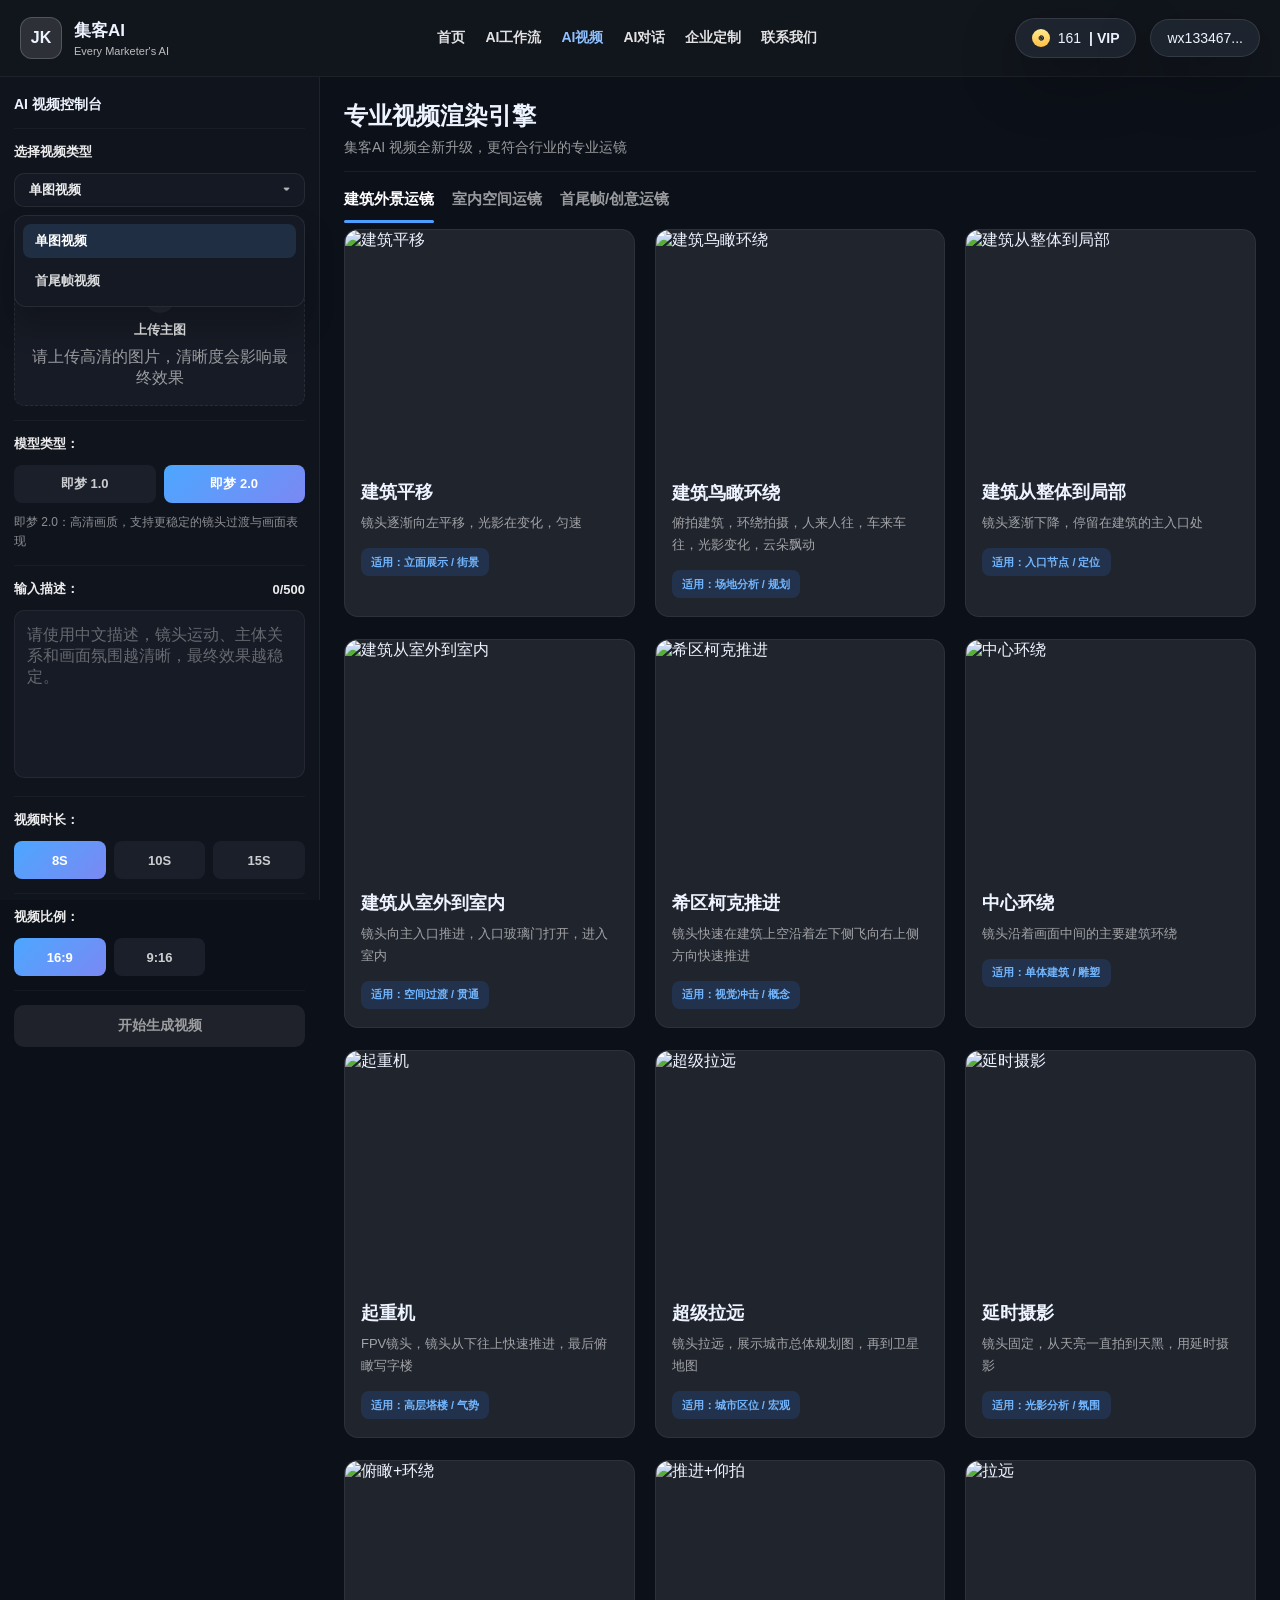
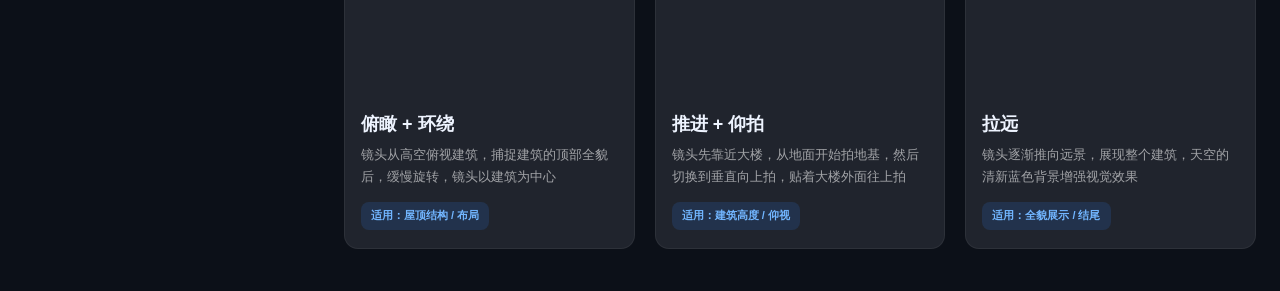
==== docs/video.html @ c5cf7b4f "Add files via upload" ====
﻿<!DOCTYPE html>
<html lang="zh-CN">
<head>
  <meta charset="UTF-8" />
  <meta name="viewport" content="width=device-width, initial-scale=1.0" />
  <title>集客AI - AI视频</title>
  <link rel="stylesheet" href="assets/style.css" />
</head>
<body data-page="video" class="video-page">
  <header class="sub-header glass-header">
    <div class="container header-inner">
      <a class="brand" href="index.html">
        <div class="brand-mark">JK</div>
        <div class="brand-text"><strong>集客AI</strong><span>Every Marketer's AI</span></div>
      </a>
      <nav class="nav dark-nav">
        <a data-nav="home" href="index.html">首页</a>
        <a data-nav="workflow" href="workflow.html">AI工作流</a>
        <a data-nav="video" href="video.html">AI视频</a>
        <a data-nav="modeling" href="modeling.html">AI对话</a>
        <a data-nav="enterprise" href="enterprise.html">企业定制</a>
        <a data-nav="contact" href="contact.html">联系我们</a>
      </nav>
      <div class="nav-right">
        <div class="pill"><span class="coin-dot">◉</span> 161 <strong>| VIP</strong></div>
        <div class="pill">wx133467...</div>
      </div>
    </div>
  </header>

  <main class="video-studio">
    <div class="video-studio__toast" data-video-toast hidden>已为你切换到 即梦 2.0</div>

    <aside class="video-sidebar">
      <div class="video-sidebar__section">
        <h2>AI 视频控制台</h2>
      </div>

      <div class="video-sidebar__section">
        <div class="video-label">选择视频类型</div>
        <div class="video-select" data-video-type-select>
          <button class="video-select__trigger" type="button" data-video-type-trigger aria-expanded="false">
            <span data-video-type-value>单图视频</span>
          </button>
          <div class="video-select__menu" data-video-type-menu hidden>
            <button class="video-select__option is-selected" type="button" data-video-type="single">单图视频</button>
            <button class="video-select__option" type="button" data-video-type="double">首尾帧视频</button>
          </div>
        </div>
      </div>

      <div class="video-sidebar__section">
        <div class="video-label" data-upload-title>上传底图（必填）</div>
        <div class="video-upload-grid" data-upload-grid>
          <button class="video-upload-card" type="button" data-upload-button>
            <input class="video-upload-card__input" type="file" accept="image/*" hidden>
            <span class="video-upload-card__plus">+</span>
            <strong data-upload-primary-label>上传主图</strong>
            <span data-upload-primary-tip>请上传高清的图片，清晰度会影响最终效果</span>
            <img class="video-upload-card__preview" alt="上传预览" hidden>
          </button>
        </div>
      </div>

      <div class="video-sidebar__section">
        <div class="video-label">模型类型：</div>
        <div class="video-chip-group video-chip-group--models">
          <button class="video-chip" type="button" data-video-model>即梦 1.0</button>
          <button class="video-chip is-active" type="button" data-video-model>即梦 2.0</button>
        </div>
        <p class="video-helper-text">即梦 2.0：高清画质，支持更稳定的镜头过渡与画面表现</p>
      </div>

      <div class="video-sidebar__section">
        <div class="video-label video-label--between">
          <span>输入描述：</span>
          <span>0/500</span>
        </div>
        <textarea class="video-textarea" data-video-description placeholder="请使用中文描述，镜头运动、主体关系和画面氛围越清晰，最终效果越稳定。"></textarea>
      </div>

      <div class="video-sidebar__section">
        <div class="video-label">视频时长：</div>
        <div class="video-chip-group" data-video-toggle-group="duration">
          <button class="video-chip is-active wide" type="button">8S</button>
          <button class="video-chip wide" type="button">10S</button>
          <button class="video-chip wide" type="button">15S</button>
        </div>
      </div>

      <div class="video-sidebar__section">
        <div class="video-label">视频比例：</div>
        <div class="video-chip-group" data-video-toggle-group="ratio">
          <button class="video-chip is-active wide" type="button">16:9</button>
          <button class="video-chip wide" type="button">9:16</button>
        </div>
      </div>

      <div class="video-sidebar__footer">
        <button class="video-submit" type="button">开始生成视频</button>
      </div>
    </aside>

    <section class="video-content">
      <div class="video-content__head">
        <div>
          <h1>专业视频渲染引擎</h1>
          <p>集客AI 视频全新升级，更符合行业的专业运镜</p>
        </div>
      </div>

      <div class="video-tabs" data-video-tabs>
        <button class="video-tab is-active" type="button">建筑外景运镜</button>
        <button class="video-tab" type="button">室内空间运镜</button>
        <button class="video-tab" type="button">首尾帧/创意运镜</button>
      </div>

      <div class="video-card-grid">
        <article class="video-scene-card">
          <img src="https://picsum.photos/seed/video-scene-1/840/620" alt="建筑平移">
          <div class="video-scene-card__body">
            <h3>建筑平移</h3>
            <p>镜头逐渐向左平移，光影在变化，匀速</p>
            <span>适用：立面展示 / 街景</span>
          </div>
        </article>
        <article class="video-scene-card">
          <img src="https://picsum.photos/seed/video-scene-2/840/620" alt="建筑鸟瞰环绕">
          <div class="video-scene-card__body">
            <h3>建筑鸟瞰环绕</h3>
            <p>俯拍建筑，环绕拍摄，人来人往，车来车往，光影变化，云朵飘动</p>
            <span>适用：场地分析 / 规划</span>
          </div>
        </article>
        <article class="video-scene-card">
          <img src="https://picsum.photos/seed/video-scene-3/840/620" alt="建筑从整体到局部">
          <div class="video-scene-card__body">
            <h3>建筑从整体到局部</h3>
            <p>镜头逐渐下降，停留在建筑的主入口处</p>
            <span>适用：入口节点 / 定位</span>
          </div>
        </article>
        <article class="video-scene-card">
          <img src="https://picsum.photos/seed/video-scene-4/840/620" alt="建筑从室外到室内">
          <div class="video-scene-card__body">
            <h3>建筑从室外到室内</h3>
            <p>镜头向主入口推进，入口玻璃门打开，进入室内</p>
            <span>适用：空间过渡 / 贯通</span>
          </div>
        </article>
        <article class="video-scene-card">
          <img src="https://picsum.photos/seed/video-scene-5/840/620" alt="希区柯克推进">
          <div class="video-scene-card__body">
            <h3>希区柯克推进</h3>
            <p>镜头快速在建筑上空沿着左下侧飞向右上侧方向快速推进</p>
            <span>适用：视觉冲击 / 概念</span>
          </div>
        </article>
        <article class="video-scene-card">
          <img src="https://picsum.photos/seed/video-scene-6/840/620" alt="中心环绕">
          <div class="video-scene-card__body">
            <h3>中心环绕</h3>
            <p>镜头沿着画面中间的主要建筑环绕</p>
            <span>适用：单体建筑 / 雕塑</span>
          </div>
        </article>
        <article class="video-scene-card">
          <img src="https://picsum.photos/seed/video-scene-7/840/620" alt="起重机">
          <div class="video-scene-card__body">
            <h3>起重机</h3>
            <p>FPV镜头，镜头从下往上快速推进，最后俯瞰写字楼</p>
            <span>适用：高层塔楼 / 气势</span>
          </div>
        </article>
        <article class="video-scene-card">
          <img src="https://picsum.photos/seed/video-scene-8/840/620" alt="超级拉远">
          <div class="video-scene-card__body">
            <h3>超级拉远</h3>
            <p>镜头拉远，展示城市总体规划图，再到卫星地图</p>
            <span>适用：城市区位 / 宏观</span>
          </div>
        </article>
        <article class="video-scene-card">
          <img src="https://picsum.photos/seed/video-scene-9/840/620" alt="延时摄影">
          <div class="video-scene-card__body">
            <h3>延时摄影</h3>
            <p>镜头固定，从天亮一直拍到天黑，用延时摄影</p>
            <span>适用：光影分析 / 氛围</span>
          </div>
        </article>
        <article class="video-scene-card">
          <img src="https://picsum.photos/seed/video-scene-10/840/620" alt="俯瞰+环绕">
          <div class="video-scene-card__body">
            <h3>俯瞰 + 环绕</h3>
            <p>镜头从高空俯视建筑，捕捉建筑的顶部全貌后，缓慢旋转，镜头以建筑为中心</p>
            <span>适用：屋顶结构 / 布局</span>
          </div>
        </article>
        <article class="video-scene-card">
          <img src="https://picsum.photos/seed/video-scene-11/840/620" alt="推进+仰拍">
          <div class="video-scene-card__body">
            <h3>推进 + 仰拍</h3>
            <p>镜头先靠近大楼，从地面开始拍地基，然后切换到垂直向上拍，贴着大楼外面往上拍</p>
            <span>适用：建筑高度 / 仰视</span>
          </div>
        </article>
        <article class="video-scene-card">
          <img src="https://picsum.photos/seed/video-scene-12/840/620" alt="拉远">
          <div class="video-scene-card__body">
            <h3>拉远</h3>
            <p>镜头逐渐推向远景，展现整个建筑，天空的清新蓝色背景增强视觉效果</p>
            <span>适用：全貌展示 / 结尾</span>
          </div>
        </article>
      </div>
    </section>
  </main>

  <script src="assets/common.js"></script>
  <script src="assets/video-page.js"></script>
</body>
</html>
---- docs/assets/style.css ----
﻿:root {
  --bg: #09121f;
  --bg-2: #0e1927;
  --card: rgba(255,255,255,.05);
  --card-2: rgba(255,255,255,.08);
  --line: rgba(255,255,255,.1);
  --text: #eef4ff;
  --muted: rgba(255,255,255,.72);
  --muted-2: rgba(255,255,255,.56);
  --blue: #62b1ff;
  --blue-2: #418eff;
  --shadow: 0 20px 60px rgba(0,0,0,.28);
}
* { box-sizing: border-box; }
html { scroll-behavior: smooth; }
body {
  margin: 0;
  font-family: Inter, "PingFang SC", "Microsoft YaHei", sans-serif;
  background: linear-gradient(180deg, #09121f 0%, #0d1826 100%);
  color: var(--text);
}
a { color: inherit; text-decoration: none; }
button, input, textarea { font: inherit; }
img { display: block; max-width: 100%; }
.container { width: min(1680px, calc(100% - 40px)); margin: 0 auto; }
.narrow { max-width: 980px; }
.header, .sub-header { position: absolute; left: 0; right: 0; top: 0; z-index: 30; }
.glass-header { position: sticky; background: rgba(8,15,26,.78); backdrop-filter: blur(12px); border-bottom: 1px solid rgba(255,255,255,.05); }
.header-inner { height: 76px; display: flex; align-items: center; justify-content: space-between; gap: 20px; }
.brand { display: flex; align-items: center; gap: 12px; min-width: 220px; }
.brand-mark { width: 42px; height: 42px; border-radius: 12px; background: rgba(255,255,255,.12); border: 1px solid rgba(255,255,255,.18); display: grid; place-items: center; font-weight: 800; }
.brand-text strong { display: block; font-size: 17px; }
.brand-text span { display: block; font-size: 11px; color: var(--muted); margin-top: 3px; }
.nav { display: flex; align-items: center; gap: 34px; font-size: 15px; font-weight: 600; }
.nav a { color: rgba(255,255,255,.88); }
.nav a.active, .nav a:hover { color: #8fc0ff; }
.nav-right { display: flex; align-items: center; gap: 14px; min-width: 220px; justify-content: flex-end; }
.pill { display: inline-flex; align-items: center; gap: 8px; padding: 10px 16px; border-radius: 999px; background: rgba(39,49,61,.58); border: 1px solid rgba(255,255,255,.1); backdrop-filter: blur(10px); font-size: 14px; box-shadow: var(--shadow); }
.coin-dot { width: 18px; height: 18px; border-radius: 50%; display: inline-grid; place-items: center; font-size: 11px; color: #1b2431; background: linear-gradient(180deg, #ffea91, #ffbf42); font-weight: 700; }
.hero { position: relative; min-height: 100vh; }
.hero-home {
  background:
    linear-gradient(180deg, rgba(7,14,25,.30) 0%, rgba(8,15,26,.18) 20%, rgba(8,15,26,.32) 100%),
    url('https://images.unsplash.com/photo-1511818966892-d7d671e672a2?auto=format&fit=crop&w=1800&q=80') center center / cover no-repeat;
}
.hero::before { content: ""; position: absolute; inset: 0; background: radial-gradient(circle at 50% 52%, rgba(255,255,255,.08), transparent 26%), linear-gradient(180deg, rgba(8,15,26,.14), rgba(8,15,26,.38)); pointer-events: none; }
.hero-center { position: relative; z-index: 2; min-height: 100vh; display: flex; flex-direction: column; align-items: center; justify-content: flex-start; text-align: center; padding-top: 110px; }
.title { margin-top: 22px; font-size: clamp(36px, 4vw, 68px); line-height: 1.16; font-weight: 800; letter-spacing: -.03em; text-shadow: 0 4px 24px rgba(0,0,0,.28); }
.subtitle { margin-top: 18px; max-width: 1180px; font-size: clamp(18px, 1.5vw, 22px); line-height: 1.9; color: rgba(255,255,255,.82); }
.quick-btn { margin-top: 18px; display: inline-flex; align-items: center; gap: 10px; padding: 12px 22px; border-radius: 999px; background: rgba(15,24,37,.8); border: 1px solid rgba(255,255,255,.14); box-shadow: var(--shadow); font-size: 14px; font-weight: 700; backdrop-filter: blur(12px); }
.play { width: 22px; height: 22px; border-radius: 50%; background: linear-gradient(180deg, #5bafff, #3488ff); display: grid; place-items: center; font-size: 10px; padding-left: 1px; }
.prompt-wrap { width: min(1120px, calc(100% - 80px)); margin-top: 360px; }
.prompt-box { border-radius: 26px; padding: 18px 18px 14px; background: linear-gradient(180deg, rgba(142,154,168,.30), rgba(118,132,149,.26)); border: 1px solid rgba(255,255,255,.16); backdrop-filter: blur(18px); box-shadow: 0 22px 70px rgba(0,0,0,.28), inset 0 1px 0 rgba(255,255,255,.12); }
.prompt-top { display: flex; align-items: flex-start; gap: 14px; min-height: 86px; padding: 10px 14px 4px; text-align: left; }
.tag { display: inline-flex; align-items: center; gap: 7px; height: 30px; padding: 0 12px; border-radius: 999px; font-size: 12px; font-weight: 700; background: linear-gradient(180deg, #69bbff, #4c9dff); }
.prompt-text { flex: 1; font-size: 18px; font-weight: 700; color: rgba(255,255,255,.96); white-space: nowrap; overflow: hidden; text-overflow: ellipsis; }
.prompt-input {
  flex: 1;
  min-height: 52px;
  margin: 0;
  padding: 2px 0 0;
  border: 0;
  background: transparent;
  color: rgba(255,255,255,.96);
  font-size: 18px;
  font-weight: 700;
  line-height: 1.6;
  resize: none;
  outline: none;
}
.prompt-input::placeholder { color: rgba(255,255,255,.72); }
.thumbs { display: flex; gap: 8px; }
.thumb { width: 78px; height: 78px; border-radius: 14px; overflow: hidden; background: rgba(255,255,255,.16); border: 1px solid rgba(255,255,255,.16); }
.thumb img { width: 100%; height: 100%; object-fit: cover; }
.prompt-bottom { display: flex; align-items: center; justify-content: space-between; gap: 18px; padding: 14px 14px 6px; flex-wrap: wrap; }
.controls { display: flex; gap: 12px; flex-wrap: wrap; }
.control { height: 42px; padding: 0 16px; border-radius: 999px; background: rgba(255,255,255,.14); border: 1px solid rgba(255,255,255,.14); display: inline-flex; align-items: center; gap: 8px; font-size: 14px; font-weight: 600; }
.control-select {
  position: relative;
  min-width: 156px;
  padding: 0;
  overflow: visible;
  background: linear-gradient(180deg, rgba(93,170,255,.24), rgba(28,45,68,.82));
  border: 1px solid rgba(143,192,255,.24);
  box-shadow: inset 0 1px 0 rgba(255,255,255,.12), 0 10px 24px rgba(51,104,175,.18);
}
.control-select::before {
  content: "";
  position: absolute;
  inset: 1px;
  border-radius: 999px;
  background: linear-gradient(180deg, rgba(255,255,255,.06), rgba(255,255,255,.01));
  pointer-events: none;
}
.control-select::after {
  display: none;
}
.control-select:hover {
  border-color: rgba(143,192,255,.36);
  box-shadow: inset 0 1px 0 rgba(255,255,255,.14), 0 14px 30px rgba(51,104,175,.24);
}
.control-select:focus-within {
  border-color: rgba(143,192,255,.46);
  box-shadow: inset 0 1px 0 rgba(255,255,255,.16), 0 0 0 3px rgba(98,177,255,.12), 0 16px 34px rgba(51,104,175,.26);
}
.model-trigger {
  position: relative;
  z-index: 1;
  width: 100%;
  height: 100%;
  padding: 0 42px 0 18px;
  border: 0;
  border-radius: 999px;
  background: transparent;
  color: #fff;
  font-size: 14px;
  font-weight: 600;
  text-align: left;
  text-shadow: 0 1px 10px rgba(0,0,0,.18);
}
.model-trigger::after {
  content: "";
  position: absolute;
  top: 50%;
  right: 18px;
  width: 8px;
  height: 8px;
  border-right: 2px solid rgba(255,255,255,.88);
  border-bottom: 2px solid rgba(255,255,255,.88);
  transform: translateY(-65%) rotate(45deg);
  transition: transform .2s ease;
}
.control-select.is-open .model-trigger::after {
  transform: translateY(-20%) rotate(-135deg);
}
.model-menu {
  position: absolute;
  top: calc(100% + 10px);
  left: 0;
  min-width: 100%;
  padding: 8px;
  border-radius: 18px;
  background: linear-gradient(180deg, rgba(18,29,45,.96), rgba(10,18,30,.96));
  border: 1px solid rgba(143,192,255,.18);
  box-shadow: 0 20px 42px rgba(0,0,0,.34), inset 0 1px 0 rgba(255,255,255,.06);
  backdrop-filter: blur(14px);
}
.model-option {
  width: 100%;
  min-height: 40px;
  padding: 0 14px;
  border: 0;
  border-radius: 12px;
  background: transparent;
  color: rgba(255,255,255,.88);
  font-size: 14px;
  font-weight: 600;
  text-align: left;
  transition: background .18s ease, color .18s ease;
}
.model-option:hover {
  background: rgba(98,177,255,.12);
  color: #fff;
}
.model-option.is-selected {
  background: linear-gradient(180deg, rgba(98,177,255,.2), rgba(60,113,189,.18));
  color: #fff;
}
.actions { display: flex; align-items: center; gap: 10px; margin-left: auto; }
.upload, .generate, .primary-btn, .ghost-btn { height: 44px; border-radius: 12px; border: 1px solid rgba(255,255,255,.12); font-weight: 700; cursor: pointer; display: inline-flex; align-items: center; justify-content: center; padding: 0 18px; }
.upload, .ghost-btn { background: rgba(255,255,255,.10); color: #fff; }
.generate, .primary-btn { background: linear-gradient(180deg, #68afff, #4a94ff); color: white; box-shadow: 0 10px 24px rgba(76,156,255,.28); }
.primary-btn.small { height: 40px; }
.primary-btn.full { width: 100%; }
.tabs { margin-top: 12px; display: flex; justify-content: center; gap: 8px; flex-wrap: wrap; }
.tab { padding: 8px 20px; border-radius: 999px; background: rgba(35,45,58,.52); border: 1px solid rgba(255,255,255,.12); color: rgba(255,255,255,.88); font-size: 14px; font-weight: 600; }
.tab.active { background: linear-gradient(180deg, #63b0ff, #3d90ff); box-shadow: 0 10px 24px rgba(77,154,255,.28); }
.gallery { position: absolute; left: 0; right: 0; bottom: 22px; z-index: 3; }
.gallery-row { display: grid; grid-template-columns: repeat(5, 1fr); gap: 18px; align-items: end; }
.gallery-card { position: relative; height: 138px; border-radius: 18px; overflow: hidden; background: rgba(255,255,255,.1); border: 1px solid rgba(255,255,255,.16); box-shadow: 0 16px 34px rgba(0,0,0,.22); }
.gallery-card img { width: 100%; height: 100%; object-fit: cover; }
.gallery-card::after { content: ""; position: absolute; inset: 0; background: linear-gradient(180deg, rgba(0,0,0,0) 42%, rgba(0,0,0,.58) 100%); }
.gallery-card span { position: absolute; left: 18px; right: 18px; bottom: 14px; z-index: 2; font-size: 16px; font-weight: 700; text-align: center; }
.page-main, .inner-page {
  background:
    radial-gradient(circle at top, rgba(98,177,255,.08), transparent 22%),
    linear-gradient(180deg, #091320 0%, #0d1826 100%);
}
.section { padding: 112px 0; }
.section-dark { background: rgba(5,10,18,.26); }
.section-soft { background: linear-gradient(180deg, rgba(255,255,255,.02), rgba(255,255,255,.03)); }
.section-head h2, .split-grid h2, .page-hero h1, .cta-box h2 { margin: 0 0 16px; font-size: clamp(30px, 3.1vw, 52px); line-height: 1.18; letter-spacing: -.03em; }
.section-head.center { text-align: center; max-width: 860px; margin: 0 auto 42px; }
.section-head p, .lead, .page-hero p, .cta-box p { color: var(--muted); font-size: 17px; line-height: 1.95; }
.section-kicker { display: inline-block; margin-bottom: 16px; color: #8fc0ff; font-size: 13px; font-weight: 700; letter-spacing: .08em; text-transform: uppercase; }
.card-grid { display: grid; gap: 20px; }
.card-grid.three { grid-template-columns: repeat(3, 1fr); }
.card-grid.four { grid-template-columns: repeat(4, 1fr); }
.info-card { padding: 28px; border-radius: 24px; background: rgba(255,255,255,.04); border: 1px solid rgba(255,255,255,.08); box-shadow: inset 0 1px 0 rgba(255,255,255,.03); }
.info-card h3 { margin: 0 0 12px; font-size: 22px; }
.info-card p { margin: 0; color: var(--muted); line-height: 1.9; }
.split-grid { display: grid; grid-template-columns: 1.05fr .95fr; gap: 34px; align-items: center; }
.feature-list { display: grid; gap: 16px; }
.feature-item { padding: 20px 22px; border-radius: 20px; background: rgba(255,255,255,.05); border: 1px solid rgba(255,255,255,.08); display: flex; flex-direction: column; gap: 8px; }
.feature-item strong { font-size: 18px; }
.feature-item span { color: var(--muted); }
.show-grid { display: grid; grid-template-columns: 1.5fr 1fr 1fr; gap: 18px; }
.show-card { min-height: 220px; border-radius: 24px; background: linear-gradient(135deg, rgba(58,88,122,.44), rgba(17,28,45,.88)); border: 1px solid rgba(255,255,255,.08); display: flex; align-items: end; padding: 22px; font-size: 22px; font-weight: 700; }
.show-card.large { grid-row: span 2; min-height: 458px; }
.cta-box { border: 1px solid rgba(255,255,255,.08); border-radius: 28px; padding: 40px; display: flex; align-items: center; justify-content: space-between; gap: 30px; background: linear-gradient(180deg, rgba(255,255,255,.03), rgba(255,255,255,.04)); }
.cta-actions { display: flex; gap: 12px; align-items: center; flex-wrap: wrap; }
.cta-actions.left { justify-content: flex-start; }
.home-industry,
.home-products {
  background:
    radial-gradient(circle at top, rgba(98,177,255,.08), transparent 28%),
    rgba(5,10,18,.26);
}
.home-section-head {
  text-align: left;
  max-width: 860px;
  margin: 0 0 34px;
}
.home-section-head h2 {
  margin: 0;
  font-size: clamp(38px, 3.2vw, 58px);
  line-height: 1.08;
  letter-spacing: 0;
  text-shadow: 0 10px 28px rgba(0,0,0,.16);
}
.industry-board {
  position: relative;
  padding: 52px 34px 36px;
  border-radius: 24px;
  background:
    radial-gradient(circle at top left, rgba(98,177,255,.16), transparent 30%),
    linear-gradient(180deg, rgba(11, 24, 40, 0.99), rgba(8, 17, 29, 0.98));
  border: 1px solid rgba(98,177,255,.12);
  box-shadow:
    inset 0 1px 0 rgba(255,255,255,.04),
    0 28px 72px rgba(0,0,0,.2);
}
.industry-board::before {
  content: "";
  position: absolute;
  inset: 14px;
  border-radius: 18px;
  border: 1px solid rgba(255,255,255,.04);
  pointer-events: none;
}
.industry-board__head {
  display: flex;
  align-items: center;
  justify-content: flex-start;
  gap: 20px;
  margin-bottom: 30px;
}
.industry-board__head h2 {
  margin: 0;
  font-size: clamp(34px, 3vw, 50px);
  line-height: 1.1;
  letter-spacing: 0;
  text-shadow: 0 8px 24px rgba(0,0,0,.18);
}
.industry-card-grid {
  display: grid;
  grid-template-columns: repeat(5, minmax(0, 1fr));
  gap: 16px;
}
.industry-card {
  position: relative;
  overflow: hidden;
  border-radius: 14px;
  background: linear-gradient(180deg, rgba(19, 31, 48, 0.96), rgba(23, 34, 50, 0.92));
  border: 1px solid rgba(98,177,255,.12);
  box-shadow:
    inset 0 1px 0 rgba(255,255,255,.03),
    0 16px 32px rgba(0,0,0,.16);
  transition: transform .22s ease, border-color .22s ease, box-shadow .22s ease;
}
.industry-card--active {
  border-color: rgba(98,177,255,.3);
  box-shadow:
    0 0 0 1px rgba(98,177,255,.1),
    0 22px 40px rgba(18,43,78,.24);
}
.industry-card:hover {
  transform: translateY(-5px);
  border-color: rgba(98,177,255,.24);
  box-shadow:
    0 0 0 1px rgba(98,177,255,.08),
    0 22px 42px rgba(13,32,58,.26);
}
.industry-card img {
  width: 100%;
  aspect-ratio: 1.52 / 1;
  object-fit: cover;
  display: block;
}
.industry-card::after {
  content: "";
  position: absolute;
  inset: 0 0 42px;
  background: linear-gradient(180deg, rgba(6,13,22,0) 52%, rgba(6,13,22,.18) 100%);
  pointer-events: none;
}
.industry-card span {
  display: flex;
  align-items: center;
  justify-content: center;
  min-height: 44px;
  padding: 10px 12px 12px;
  text-align: center;
  font-size: 15px;
  font-weight: 700;
  color: #fff;
  background: linear-gradient(180deg, rgba(24, 37, 56, 0.98), rgba(19, 29, 45, 0.98));
  border-top: 1px solid rgba(255,255,255,.04);
}
.service-layout {
  display: block;
}
.service-panel {
  position: relative;
  padding: 0;
  border-radius: 32px;
  background:
    radial-gradient(circle at left bottom, rgba(98,177,255,.18), transparent 34%),
    radial-gradient(circle at top right, rgba(255,255,255,.08), transparent 22%),
    linear-gradient(135deg, #1b4389 0%, #143567 46%, #0d2344 100%);
  border: 1px solid rgba(98,177,255,.18);
  box-shadow: 0 28px 72px rgba(0,0,0,.2);
}
.service-panel::before {
  content: "";
  position: absolute;
  inset: 0;
  border-radius: inherit;
  background:
    linear-gradient(120deg, rgba(255,255,255,.08), rgba(255,255,255,0) 28%),
    radial-gradient(circle at 18% 78%, rgba(255,255,255,.08), transparent 22%);
  pointer-events: none;
}
.service-panel__body {
  display: grid;
  grid-template-columns: minmax(340px, .75fr) minmax(0, 1.25fr);
  gap: 34px;
  min-height: 620px;
  padding: 48px 38px 38px;
}
.service-panel__copy {
  display: flex;
  flex-direction: column;
  justify-content: center;
  padding: 14px 0 24px;
}
.service-panel__copy h3 {
  margin: 0 0 34px;
  font-size: clamp(34px, 3vw, 60px);
  line-height: 1.14;
}
.service-panel__item {
  position: relative;
  padding-left: 34px;
}
.service-panel__item + .service-panel__item {
  margin-top: 28px;
}
.service-panel__item::before {
  content: "";
  position: absolute;
  left: 0;
  top: 10px;
  width: 14px;
  height: 14px;
  border-radius: 4px;
  background: linear-gradient(180deg, #f5fbff, #bfdcff);
  box-shadow: 0 0 0 8px rgba(255,255,255,.05);
}
.service-panel__item strong {
  display: block;
  margin-bottom: 8px;
  font-size: 22px;
}
.service-panel__item p {
  margin: 0;
  color: rgba(255,255,255,.82);
  font-size: 16px;
  line-height: 1.85;
}
.service-panel__visual {
  position: relative;
  display: flex;
  align-items: center;
  justify-content: flex-end;
  min-width: 0;
}
.service-screen {
  overflow: hidden;
  border-radius: 20px;
  border: 1px solid rgba(255,255,255,.1);
  background: rgba(255,255,255,.06);
  box-shadow: 0 34px 82px rgba(3,10,20,.26);
}
.service-screen--main {
  position: relative;
  width: min(100%, 860px);
  aspect-ratio: 1.42 / 1;
  transform: perspective(1200px) rotateY(-5deg);
  transform-origin: right center;
}
.service-screen--float {
  position: absolute;
  right: 10%;
  bottom: 26px;
  width: min(38%, 300px);
  aspect-ratio: 1.08 / 1;
  z-index: 2;
}
.service-screen img {
  width: 100%;
  height: 100%;
  object-fit: cover;
}
.service-screen::after {
  content: "";
  position: absolute;
  inset: 0;
  background: linear-gradient(180deg, rgba(4,10,18,.06) 20%, rgba(4,10,18,.46) 100%);
}
.service-screen__label {
  position: absolute;
  left: 18px;
  bottom: 16px;
  z-index: 2;
  display: inline-flex;
  align-items: center;
  min-height: 36px;
  padding: 0 14px;
  border-radius: 999px;
  background: rgba(8,17,29,.72);
  border: 1px solid rgba(255,255,255,.08);
  color: #fff;
  font-size: 14px;
  font-weight: 700;
}
.product-marquee {
  position: relative;
  overflow: hidden;
  padding: 12px 0;
}
.product-marquee::before,
.product-marquee::after {
  content: "";
  position: absolute;
  top: 0;
  bottom: 0;
  width: 220px;
  z-index: 2;
  pointer-events: none;
}
.product-marquee::before {
  left: 0;
  background: linear-gradient(90deg, rgba(5,10,18,1) 0%, rgba(5,10,18,.82) 34%, rgba(5,10,18,0) 100%);
}
.product-marquee::after {
  right: 0;
  background: linear-gradient(270deg, rgba(5,10,18,1) 0%, rgba(5,10,18,.82) 34%, rgba(5,10,18,0) 100%);
}
.product-track {
  display: flex;
  align-items: stretch;
  gap: 18px;
  width: max-content;
  animation: product-scroll 40s linear infinite;
}
.product-track:hover {
  animation-play-state: paused;
}
.product-card {
  flex: 0 0 356px;
  overflow: hidden;
  border-radius: 24px;
  background: linear-gradient(180deg, rgba(18,29,43,.92), rgba(14,22,34,.96));
  border: 1px solid rgba(255,255,255,.08);
  box-shadow:
    inset 0 1px 0 rgba(255,255,255,.03),
    0 20px 42px rgba(0,0,0,.16);
  transition: transform .22s ease, border-color .22s ease, box-shadow .22s ease;
}
.product-card:hover {
  transform: translateY(-4px);
  border-color: rgba(98,177,255,.22);
  box-shadow:
    0 0 0 1px rgba(98,177,255,.08),
    0 26px 52px rgba(16,37,67,.22);
}
.product-card img {
  width: 100%;
  aspect-ratio: 1.18 / 1;
  object-fit: cover;
}
.product-card__body {
  padding: 24px 24px 26px;
}
.product-card__body h3 {
  margin: 0 0 10px;
  font-size: 22px;
  line-height: 1.25;
}
.product-card__body p {
  margin: 0;
  color: var(--muted);
  line-height: 1.8;
}
@keyframes product-scroll {
  from { transform: translateX(0); }
  to { transform: translateX(calc(-50% - 9px)); }
}
.learning-head {
  display: block;
  margin-bottom: 34px;
}
.learning-stats {
  display: grid;
  grid-template-columns: repeat(3, minmax(0, 1fr));
  gap: 20px;
  margin-bottom: 12px;
}
.learning-stat {
  padding: 34px 30px;
  border-radius: 24px;
  background: linear-gradient(180deg, rgba(255,255,255,.05), rgba(255,255,255,.03));
  border: 1px solid rgba(255,255,255,.08);
  box-shadow: inset 0 1px 0 rgba(255,255,255,.03);
}
.learning-stat strong {
  display: block;
  margin-bottom: 8px;
  font-size: 46px;
  line-height: 1;
  text-shadow: 0 10px 24px rgba(0,123,255,.12);
}
.learning-stat span {
  display: block;
  margin-bottom: 12px;
  color: #95c8ff;
  font-size: 15px;
  font-weight: 700;
}
.learning-stat p {
  margin: 0;
  color: var(--muted);
  line-height: 1.8;
}
.home-learning-showcase {
  background: rgba(5,10,18,.26);
}
.learning-showcase-head {
  margin-bottom: 28px;
}
.learning-showcase-head h2 {
  margin: 0;
  font-size: clamp(32px, 2.8vw, 44px);
  line-height: 1.14;
}
.learning-video-wall {
  display: grid;
  grid-template-columns: repeat(5, minmax(0, 1fr));
  gap: 18px;
}
.learning-video-tile {
  position: relative;
  overflow: hidden;
  border-radius: 10px;
  background: rgba(255,255,255,.05);
  border: 1px solid rgba(255,255,255,.08);
  min-height: 176px;
  transition: transform .22s ease, border-color .22s ease, box-shadow .22s ease;
}
.learning-video-tile:hover {
  transform: translateY(-4px);
  border-color: rgba(98,177,255,.2);
  box-shadow: 0 22px 42px rgba(0,0,0,.16);
}
.learning-video-tile img {
  width: 100%;
  height: 100%;
  object-fit: cover;
  display: block;
}
.learning-video-tile::after {
  content: "";
  position: absolute;
  inset: 0;
  background: linear-gradient(180deg, rgba(7,13,22,.08) 0%, rgba(7,13,22,.22) 100%);
}
.learning-video-tile__overlay {
  position: absolute;
  inset: 0;
  z-index: 2;
  display: flex;
  flex-direction: column;
  align-items: center;
  justify-content: center;
  gap: 14px;
  padding: 18px;
  text-align: center;
}
.learning-video-tile__play {
  width: 54px;
  height: 54px;
  border-radius: 50%;
  display: grid;
  place-items: center;
  background: rgba(18, 28, 42, .72);
  border: 1px solid rgba(255,255,255,.12);
  color: #fff;
  font-size: 20px;
  padding-left: 3px;
  box-shadow: 0 14px 26px rgba(0,0,0,.18);
  transition: transform .2s ease, background .2s ease;
}
.learning-video-tile:hover .learning-video-tile__play {
  transform: scale(1.06);
  background: rgba(37,122,255,.82);
}
.learning-video-tile strong {
  max-width: 90%;
  font-size: 16px;
  line-height: 1.45;
}
.learning-content {
  display: grid;
  grid-template-columns: minmax(0, 1.2fr) minmax(340px, .8fr);
  gap: 20px;
}
.learning-video-grid {
  display: grid;
  grid-template-columns: repeat(3, minmax(0, 1fr));
  gap: 18px;
}
.learning-video-card {
  overflow: hidden;
  border-radius: 22px;
  background: rgba(255,255,255,.04);
  border: 1px solid rgba(255,255,255,.08);
}
.learning-video-card img {
  width: 100%;
  aspect-ratio: 1.18 / 1;
  object-fit: cover;
}
.learning-video-card span {
  display: block;
  padding: 18px 18px 20px;
  font-size: 16px;
  font-weight: 700;
}
.learning-topic-panel {
  padding: 28px;
  border-radius: 24px;
  background: linear-gradient(180deg, rgba(255,255,255,.05), rgba(255,255,255,.03));
  border: 1px solid rgba(255,255,255,.08);
}
.learning-topic-panel__title {
  margin-bottom: 18px;
  font-size: 20px;
  font-weight: 700;
}
.learning-topic-list {
  display: grid;
  gap: 12px;
}
.learning-topic-item {
  min-height: 58px;
  padding: 0 18px;
  border-radius: 16px;
  display: flex;
  align-items: center;
  font-size: 16px;
  font-weight: 600;
  background: rgba(255,255,255,.04);
  border: 1px solid rgba(255,255,255,.06);
}

body[data-page="home"] .industry-card,
body[data-page="home"] .product-card,
body[data-page="home"] .learning-video-tile {
  transform-style: preserve-3d;
  transform:
    perspective(1100px)
    rotateX(var(--tilt-x, 0deg))
    rotateY(var(--tilt-y, 0deg))
    scale(var(--card-scale, 1));
  will-change: transform;
}

body[data-page="home"] .industry-card::before,
body[data-page="home"] .product-card::before,
body[data-page="home"] .learning-video-tile::before {
  content: "";
  position: absolute;
  inset: -1px;
  border-radius: inherit;
  background: linear-gradient(120deg, rgba(255,255,255,.02), rgba(98,177,255,.16), rgba(255,255,255,.02));
  opacity: 0;
  pointer-events: none;
  transition: opacity .24s ease;
}

body[data-page="home"] .industry-card:hover::before,
body[data-page="home"] .product-card:hover::before,
body[data-page="home"] .learning-video-tile:hover::before,
body[data-page="home"] .industry-card--active::before {
  opacity: 1;
}

body[data-page="home"] .industry-card img,
body[data-page="home"] .product-card img,
body[data-page="home"] .learning-video-tile img {
  transform: scale(var(--media-scale, 1));
  transition: transform .28s ease;
}

body[data-page="home"] .reveal-item {
  opacity: 0;
  transform: translate3d(0, 28px, 0) scale(.985);
  filter: blur(8px);
  transition:
    opacity .7s cubic-bezier(.22,1,.36,1),
    transform .7s cubic-bezier(.22,1,.36,1),
    filter .7s cubic-bezier(.22,1,.36,1);
  transition-delay: var(--reveal-delay, 0ms);
}

body[data-page="home"] .reveal-item.is-revealed {
  opacity: 1;
  transform: translate3d(0, 0, 0) scale(1);
  filter: blur(0);
}

@media (prefers-reduced-motion: reduce) {
  body[data-page="home"] .product-track,
  body[data-page="home"] .reveal-item {
    animation: none !important;
    transition: none !important;
  }
}
.footer {
  padding: 34px 0 42px;
  border-top: 1px solid rgba(255,255,255,.06);
  background: rgba(6,11,18,.5);
}
.footer-inner { display: flex; justify-content: space-between; gap: 20px; align-items: center; color: var(--muted-2); }
.footer-links { display: flex; gap: 18px; }
.floating-btn {
  position: fixed;
  right: 26px;
  bottom: 28px;
  width: 54px;
  height: 54px;
  border-radius: 50%;
  display: grid;
  place-items: center;
  background: linear-gradient(180deg, #7ac0ff, #4e9cff);
  color: white;
  font-size: 22px;
  box-shadow: 0 18px 40px rgba(64,147,255,.34);
  z-index: 20;
  transition: transform .2s ease, box-shadow .2s ease;
}
.floating-btn:hover {
  transform: translateY(-3px);
  box-shadow: 0 24px 48px rgba(64,147,255,.42);
}
.video-page {
  background: #0c1018;
}
.video-page .sub-header.glass-header {
  position: fixed;
  background: rgba(19, 22, 30, .92);
  backdrop-filter: blur(14px);
  border-bottom: 1px solid rgba(255,255,255,.05);
}
.video-studio {
  min-height: 100vh;
  padding-top: 76px;
  display: grid;
  grid-template-columns: 320px minmax(0, 1fr);
  background: #0c1018;
}
.video-studio__toast {
  position: fixed;
  top: 86px;
  left: 50%;
  z-index: 40;
  transform: translateX(-50%);
  min-width: 180px;
  padding: 12px 16px;
  border-radius: 10px;
  background: rgba(28, 38, 54, .96);
  border: 1px solid rgba(123,186,255,.14);
  color: rgba(255,255,255,.92);
  font-size: 14px;
  font-weight: 600;
  box-shadow: 0 16px 36px rgba(0,0,0,.24);
}
.video-studio__toast.is-visible {
  animation: videoToastIn 2.1s ease forwards;
}
@keyframes videoToastIn {
  0% { opacity: 0; transform: translateX(-50%) translateY(-8px); }
  12%, 78% { opacity: 1; transform: translateX(-50%) translateY(0); }
  100% { opacity: 0; transform: translateX(-50%) translateY(-8px); }
}
.video-sidebar {
  position: sticky;
  top: 76px;
  height: calc(100vh - 76px);
  padding: 20px 14px;
  display: flex;
  flex-direction: column;
  gap: 14px;
  background: #10141d;
  border-right: 1px solid rgba(255,255,255,.06);
}
.video-sidebar__section {
  padding-bottom: 14px;
  border-bottom: 1px solid rgba(255,255,255,.04);
}
.video-sidebar__section h2 {
  margin: 0;
  font-size: 14px;
  font-weight: 800;
}
.video-label {
  margin-bottom: 12px;
  color: rgba(255,255,255,.92);
  font-size: 13px;
  font-weight: 700;
}
.video-label--between {
  display: flex;
  align-items: center;
  justify-content: space-between;
}
.video-select {
  position: relative;
}
.video-select__trigger {
  width: 100%;
  min-height: 34px;
  padding: 0 14px;
  border-radius: 10px;
  border: 1px solid rgba(255,255,255,.08);
  background: #141923;
  color: rgba(255,255,255,.92);
  font-size: 13px;
  font-weight: 600;
  text-align: left;
}
.video-select__trigger::after {
  content: "\25BE";
  float: right;
  color: rgba(255,255,255,.68);
}
.video-select__menu {
  position: absolute;
  left: 0;
  right: 0;
  top: calc(100% + 8px);
  z-index: 8;
  display: grid;
  gap: 6px;
  padding: 8px;
  border-radius: 12px;
  background: #141923;
  border: 1px solid rgba(255,255,255,.08);
  box-shadow: 0 18px 30px rgba(0,0,0,.24);
}
.video-select__trigger::after {
  content: "\25BE";
}
.video-select__option {
  min-height: 34px;
  padding: 0 12px;
  border: 0;
  border-radius: 8px;
  background: transparent;
  color: rgba(255,255,255,.84);
  font-size: 13px;
  font-weight: 600;
  text-align: left;
}
.video-select__option:hover,
.video-select__option.is-selected {
  background: rgba(98,177,255,.14);
  color: #fff;
}
.video-upload-grid {
  display: grid;
  grid-template-columns: 1fr;
  gap: 10px;
}
.video-upload-grid.is-double {
  grid-template-columns: 1fr 1fr;
}
.video-upload-card {
  position: relative;
  overflow: hidden;
  min-height: 88px;
  padding: 16px 12px;
  border: 0;
  border-radius: 10px;
  background: #171b25;
  border: 1px dashed rgba(255,255,255,.08);
  display: flex;
  flex-direction: column;
  align-items: center;
  justify-content: center;
  gap: 8px;
  color: rgba(255,255,255,.56);
  text-align: center;
  cursor: pointer;
  transition: border-color .18s ease, transform .18s ease;
}
.video-upload-card:hover {
  border-color: rgba(98,177,255,.34);
  transform: translateY(-1px);
}
.video-upload-card.has-image {
  min-height: 124px;
  align-items: stretch;
  justify-content: flex-end;
  padding: 12px;
  border-style: solid;
}
.video-upload-card.has-image .video-upload-card__plus,
.video-upload-card.has-image span:last-child {
  display: none;
}
.video-upload-card__input {
  position: absolute;
  inset: 0;
  opacity: 0;
  pointer-events: none;
}
.video-upload-card__plus {
  width: 30px;
  height: 30px;
  border-radius: 50%;
  display: grid;
  place-items: center;
  background: rgba(255,255,255,.06);
  color: rgba(255,255,255,.72);
  font-size: 22px;
  line-height: 1;
}
.video-upload-card strong {
  color: rgba(255,255,255,.88);
  font-size: 13px;
  font-weight: 700;
}
.video-upload-card span:last-child {
  font-size: 11px;
  line-height: 1.5;
}
.video-upload-card__preview {
  display: none;
  width: 100%;
  aspect-ratio: 16 / 9;
  object-fit: cover;
  border-radius: 8px;
  margin-bottom: 8px;
}
.video-upload-card.has-image .video-upload-card__preview {
  display: block;
}
.video-chip-group {
  display: grid;
  grid-template-columns: repeat(3, 1fr);
  gap: 8px;
}
.video-chip-group--models .video-chip:first-child,
.video-chip-group--models .video-chip:nth-child(2) {
  position: relative;
}
.video-chip-group--models .video-chip:nth-child(2)::after {
  content: "浼氬憳鍙敤";
  position: absolute;
  top: -9px;
  right: 8px;
  padding: 2px 5px;
  border-radius: 999px;
  background: rgba(255,255,255,.12);
  color: rgba(255,255,255,.72);
  font-size: 9px;
  font-weight: 700;
}
.video-chip {
  min-height: 38px;
  padding: 0 10px;
  border: 0;
  border-radius: 8px;
  background: #1a1f2a;
  color: rgba(255,255,255,.78);
  font-size: 13px;
  font-weight: 700;
}
.video-chip.is-active {
  background: linear-gradient(135deg, #4ca7ff, #7b88f3);
  color: #fff;
}
.video-chip.wide {
  min-width: 0;
}
.video-chip-group--models {
  grid-template-columns: repeat(2, 1fr);
}
.video-chip-group--models .video-chip:nth-child(2)::after {
  content: none;
}
.video-chip {
  cursor: pointer;
  transition: background .18s ease, color .18s ease, transform .18s ease;
}
.video-chip:hover {
  transform: translateY(-1px);
  color: #fff;
}
.video-helper-text {
  margin: 10px 0 0;
  color: rgba(255,255,255,.52);
  font-size: 12px;
  line-height: 1.6;
}
.video-textarea {
  width: 100%;
  min-height: 168px;
  padding: 14px 12px;
  border-radius: 10px;
  border: 1px solid rgba(255,255,255,.06);
  background: #171b25;
  color: #fff;
  resize: none;
}
.video-textarea::placeholder {
  color: rgba(255,255,255,.34);
}
.video-sidebar__footer {
  margin-top: auto;
}
.video-submit {
  width: 100%;
  min-height: 42px;
  border: 0;
  border-radius: 10px;
  background: rgba(255,255,255,.08);
  color: rgba(255,255,255,.56);
  font-size: 14px;
  font-weight: 700;
}
.video-content {
  padding: 26px 24px 42px;
}
.video-content__head {
  padding: 0 0 14px;
  border-bottom: 1px solid rgba(255,255,255,.06);
}
.video-content__head h1 {
  margin: 0 0 8px;
  font-size: 24px;
  line-height: 1.2;
}
.video-content__head p {
  margin: 0;
  color: rgba(255,255,255,.58);
  font-size: 14px;
}
.video-tabs {
  display: flex;
  gap: 18px;
  padding: 18px 0 20px;
}
.video-tab {
  position: relative;
  border: 0;
  padding: 0;
  background: transparent;
  color: rgba(255,255,255,.58);
  font-size: 15px;
  font-weight: 700;
}
.video-tab.is-active {
  color: #fff;
}
.video-tab.is-active::after {
  content: "";
  position: absolute;
  left: 0;
  right: 0;
  bottom: -14px;
  height: 3px;
  border-radius: 999px;
  background: #4c9fff;
}
.video-card-grid {
  display: grid;
  grid-template-columns: repeat(6, minmax(0, 1fr));
  gap: 22px 20px;
}
.video-scene-card {
  overflow: hidden;
  border-radius: 14px;
  background: #20242d;
  border: 1px solid rgba(255,255,255,.06);
}
.video-scene-card img {
  width: 100%;
  aspect-ratio: 1 / 0.82;
  object-fit: cover;
}
.video-scene-card__body {
  padding: 16px 16px 18px;
}
.video-scene-card__body h3 {
  margin: 0 0 8px;
  font-size: 18px;
  line-height: 1.2;
}
.video-scene-card__body p {
  margin: 0 0 14px;
  color: rgba(255,255,255,.58);
  font-size: 13px;
  line-height: 1.7;
}
.video-scene-card__body span {
  display: inline-flex;
  min-height: 28px;
  padding: 0 10px;
  align-items: center;
  border-radius: 8px;
  background: rgba(42,96,177,.24);
  color: #72b6ff;
  font-size: 11px;
  font-weight: 700;
}
.page-hero { padding: 140px 0 80px; }
.page-hero.simple { background: radial-gradient(circle at top, rgba(80,143,255,.16), transparent 32%); }
.workbench-card, .image-stage, .model-stage { min-height: 420px; border-radius: 28px; border: 1px solid rgba(255,255,255,.08); background: linear-gradient(135deg, rgba(53,85,121,.42), rgba(14,25,40,.92)); box-shadow: var(--shadow); }
.workbench-card.tall { min-height: 520px; }
.timeline-grid, .process-grid { display: grid; grid-template-columns: repeat(4, 1fr); gap: 20px; }
.timeline-card, .process-card { padding: 28px; border-radius: 24px; background: rgba(255,255,255,.04); border: 1px solid rgba(255,255,255,.08); }
.timeline-card strong, .process-card strong { display: block; margin-bottom: 12px; font-size: 28px; color: #8fc0ff; }
.timeline-card h3 { margin: 0 0 10px; }
.timeline-card p, .process-card span { color: var(--muted); line-height: 1.85; }
.form-wrap { max-width: 880px; }
.contact-card { padding: 28px; border-radius: 26px; background: rgba(255,255,255,.04); border: 1px solid rgba(255,255,255,.08); }
.form-grid { display: grid; grid-template-columns: 1fr 1fr; gap: 16px; margin-bottom: 18px; }
.form-grid input, .form-grid textarea { width: 100%; background: rgba(255,255,255,.06); border: 1px solid rgba(255,255,255,.08); border-radius: 14px; color: var(--text); padding: 14px 16px; }
.form-grid textarea { grid-column: span 2; min-height: 160px; resize: vertical; }
.enterprise-page {
  background:
    radial-gradient(circle at top, rgba(98,177,255,.12), transparent 28%),
    linear-gradient(180deg, #0a1321 0%, #0d1826 100%);
}
.enterprise-hero {
  padding: 152px 0 92px;
}
.enterprise-hero__grid {
  display: grid;
  grid-template-columns: 1fr .95fr;
  gap: 40px;
  align-items: center;
}
.enterprise-hero__copy h1 {
  margin: 0 0 18px;
  font-size: clamp(40px, 4vw, 64px);
  line-height: 1.08;
  letter-spacing: -.04em;
}
.enterprise-hero__copy p {
  max-width: 760px;
  margin: 0;
  color: var(--muted);
  font-size: 18px;
  line-height: 1.95;
}
.enterprise-hero__actions {
  display: flex;
  gap: 14px;
  margin-top: 28px;
  flex-wrap: wrap;
}
.enterprise-metrics {
  display: grid;
  grid-template-columns: repeat(3, 1fr);
  gap: 16px;
  margin-top: 34px;
}
.enterprise-metric {
  padding: 22px 20px;
  border-radius: 22px;
  background: rgba(255,255,255,.04);
  border: 1px solid rgba(255,255,255,.08);
}
.enterprise-metric strong {
  display: block;
  margin-bottom: 8px;
  font-size: 26px;
}
.enterprise-metric span {
  color: var(--muted);
  font-size: 14px;
}
.enterprise-hero__visual {
  position: relative;
  min-height: 560px;
}
.enterprise-panel {
  border-radius: 28px;
  border: 1px solid rgba(255,255,255,.08);
  background: linear-gradient(180deg, rgba(255,255,255,.04), rgba(255,255,255,.03));
  box-shadow: var(--shadow);
}
.enterprise-panel--main {
  padding: 18px;
}
.enterprise-showcase-image {
  width: 100%;
  display: block;
  border-radius: 22px;
  border: 1px solid rgba(255,255,255,.08);
  object-fit: cover;
}
.enterprise-stack__card,
.enterprise-card,
.enterprise-step,
.enterprise-package,
.enterprise-guarantee__item {
  border-radius: 24px;
  background: rgba(255,255,255,.04);
  border: 1px solid rgba(255,255,255,.08);
}
.enterprise-panel--float span,
.enterprise-stack__card span,
.enterprise-package__head span {
  display: block;
  color: #8fc0ff;
  font-size: 12px;
  font-weight: 700;
  letter-spacing: .08em;
  text-transform: uppercase;
}
.enterprise-panel--float strong,
.enterprise-stack__card strong {
  display: block;
  margin-top: 10px;
  font-size: 24px;
  line-height: 1.3;
}
.enterprise-panel--float {
  position: absolute;
  right: 24px;
  bottom: -18px;
  width: min(320px, calc(100% - 48px));
  padding: 22px;
  background: linear-gradient(180deg, rgba(98,177,255,.16), rgba(17,31,51,.9));
}
.enterprise-solution-grid,
.enterprise-package-grid,
.enterprise-guarantee__grid {
  display: grid;
  grid-template-columns: repeat(4, 1fr);
  gap: 20px;
}
.enterprise-card {
  padding: 28px;
}
.enterprise-card h3,
.enterprise-step h3,
.enterprise-package h3 {
  margin: 0 0 12px;
  font-size: 24px;
}
.enterprise-card p,
.enterprise-step p,
.enterprise-package p,
.enterprise-guarantee__item span {
  margin: 0;
  color: var(--muted);
  line-height: 1.9;
}
.enterprise-split {
  display: grid;
  grid-template-columns: 1fr .95fr;
  gap: 34px;
  align-items: center;
}
.enterprise-stack {
  display: grid;
  gap: 16px;
}
.enterprise-stack__card {
  padding: 24px;
}
.enterprise-timeline {
  display: grid;
  grid-template-columns: repeat(4, 1fr);
  gap: 20px;
}
.enterprise-step {
  padding: 28px;
}
.enterprise-step strong {
  display: inline-flex;
  align-items: center;
  justify-content: center;
  width: 54px;
  height: 54px;
  margin-bottom: 18px;
  border-radius: 18px;
  background: linear-gradient(180deg, rgba(98,177,255,.22), rgba(70,123,198,.12));
  color: #8fc0ff;
  font-size: 20px;
}
.enterprise-package {
  padding: 28px;
}
.enterprise-package--featured {
  background: linear-gradient(180deg, rgba(98,177,255,.1), rgba(255,255,255,.04));
  border-color: rgba(143,192,255,.18);
  box-shadow: 0 20px 40px rgba(34,77,138,.16);
}
.enterprise-package__head {
  margin-bottom: 18px;
}
.enterprise-list {
  margin: 20px 0 0;
  padding: 0;
  list-style: none;
  display: grid;
  gap: 12px;
}
.enterprise-list li {
  position: relative;
  padding-left: 20px;
  color: var(--muted);
  line-height: 1.8;
}
.enterprise-list li::before {
  content: "";
  position: absolute;
  left: 0;
  top: 11px;
  width: 8px;
  height: 8px;
  border-radius: 50%;
  background: #62b1ff;
}
.enterprise-plan {
  display: grid;
  grid-template-columns: minmax(320px, .78fr) minmax(0, 1.22fr);
  gap: 28px;
  align-items: start;
}
.enterprise-plan__intro {
  position: sticky;
  top: 104px;
  padding: 34px 32px;
  border-radius: 28px;
  background: linear-gradient(180deg, rgba(22,33,49,.92), rgba(13,22,35,.95));
  border: 1px solid rgba(255,255,255,.08);
  box-shadow: 0 24px 64px rgba(0,0,0,.24);
}
.enterprise-plan__intro h2 {
  margin: 0 0 16px;
  font-size: clamp(30px, 2.8vw, 46px);
  line-height: 1.16;
}
.enterprise-plan__intro p {
  margin: 0;
  color: var(--muted);
  line-height: 1.9;
}
.enterprise-plan__note {
  margin: 28px 0 30px;
  padding: 18px 20px;
  border-radius: 18px;
  background: rgba(255,255,255,.04);
  border: 1px solid rgba(255,255,255,.06);
  display: grid;
  gap: 8px;
}
.enterprise-plan__note strong {
  color: #fff;
  font-size: 15px;
}
.enterprise-plan__note span {
  color: var(--muted);
  line-height: 1.8;
}
.enterprise-plan__rail {
  display: grid;
  gap: 18px;
}
.enterprise-plan-row {
  display: grid;
  grid-template-columns: 88px minmax(0, 1fr);
  gap: 20px;
  padding: 24px;
  border-radius: 26px;
  background: linear-gradient(180deg, rgba(23,34,50,.92), rgba(13,21,34,.96));
  border: 1px solid rgba(255,255,255,.08);
  box-shadow: 0 20px 48px rgba(0,0,0,.18);
}
.enterprise-plan-row--featured {
  border-color: rgba(121,182,255,.34);
  box-shadow: 0 24px 52px rgba(39,93,160,.22);
}
.enterprise-plan-row__index {
  width: 88px;
  height: 88px;
  border-radius: 22px;
  display: grid;
  place-items: center;
  background: linear-gradient(180deg, rgba(66,118,191,.34), rgba(31,60,97,.7));
  border: 1px solid rgba(121,182,255,.18);
  color: #9dccff;
  font-size: 28px;
  font-weight: 800;
}
.enterprise-plan-row__top {
  margin-bottom: 14px;
}
.enterprise-plan-row__top span {
  display: inline-block;
  margin-bottom: 10px;
  padding: 6px 12px;
  border-radius: 999px;
  background: rgba(255,255,255,.05);
  color: #9dccff;
  font-size: 12px;
  font-weight: 700;
}
.enterprise-plan-row__top h3 {
  margin: 0;
  font-size: 28px;
  line-height: 1.2;
}
.enterprise-plan-row__body p {
  margin: 0;
  color: var(--muted);
  line-height: 1.9;
}
.enterprise-plan-row__tags {
  margin-top: 18px;
  display: flex;
  flex-wrap: wrap;
  gap: 10px;
}
.enterprise-plan-row__tags span {
  display: inline-flex;
  align-items: center;
  min-height: 40px;
  padding: 0 16px;
  border-radius: 999px;
  background: rgba(255,255,255,.04);
  border: 1px solid rgba(255,255,255,.08);
  color: rgba(255,255,255,.86);
  font-size: 14px;
  font-weight: 600;
}
.enterprise-guarantee {
  display: grid;
  gap: 34px;
}
.enterprise-guarantee__grid {
  grid-template-columns: repeat(2, 1fr);
}
.enterprise-guarantee__item {
  padding: 24px;
}
.enterprise-guarantee__item strong {
  display: block;
  margin-bottom: 10px;
  font-size: 20px;
}
.chat-app-page {
  background: linear-gradient(180deg, #08111d 0%, #0c1726 100%);
}
.chat-app-page .sub-header.glass-header {
  position: fixed;
}
.chat-app-shell {
  min-height: 100vh;
  display: grid;
  grid-template-columns: 288px minmax(0, 1fr);
}
.chat-sidebar {
  position: sticky;
  top: 0;
  height: 100vh;
  padding: 18px 16px;
  padding-top: 94px;
  display: flex;
  flex-direction: column;
  gap: 20px;
  background: linear-gradient(180deg, rgba(16,28,44,.98), rgba(10,18,30,.98));
  border-right: 1px solid rgba(255,255,255,.06);
}
.brand-compact {
  min-width: 0;
}
.chat-sidebar__top {
  display: flex;
  align-items: center;
  justify-content: space-between;
  gap: 12px;
}
.sidebar-mini-link {
  display: inline-flex;
  align-items: center;
  justify-content: center;
  min-width: 56px;
  height: 36px;
  padding: 0 14px;
  border-radius: 999px;
  background: rgba(255,255,255,.06);
  border: 1px solid rgba(255,255,255,.08);
  color: rgba(255,255,255,.82);
  font-size: 13px;
  font-weight: 700;
}
.sidebar-primary {
  width: 100%;
  min-height: 46px;
  padding: 0 18px;
  border-radius: 16px;
  border: 1px solid rgba(123,186,255,.26);
  background: linear-gradient(180deg, rgba(98,177,255,.22), rgba(42,73,112,.36));
  color: #fff;
  font-size: 15px;
  font-weight: 700;
  text-align: left;
  box-shadow: 0 14px 32px rgba(32,77,138,.18);
}
.sidebar-group {
  display: grid;
  gap: 8px;
}
.sidebar-group__title {
  color: rgba(255,255,255,.48);
  font-size: 12px;
  font-weight: 700;
  letter-spacing: .08em;
  text-transform: uppercase;
  padding: 0 10px;
}
.sidebar-link,
.history-item {
  display: flex;
  align-items: center;
  width: 100%;
  min-height: 42px;
  padding: 10px 12px;
  border: 0;
  border-radius: 14px;
  background: transparent;
  color: rgba(255,255,255,.78);
  font-size: 14px;
  font-weight: 600;
  text-align: left;
  transition: background .18s ease, color .18s ease;
}
.sidebar-link:hover,
.sidebar-link.active,
.history-item:hover,
.history-item.is-current {
  background: rgba(98,177,255,.1);
  color: #fff;
}
.history-item {
  color: rgba(255,255,255,.64);
}
.sidebar-footer {
  margin-top: auto;
  display: grid;
  gap: 8px;
  padding-top: 14px;
  border-top: 1px solid rgba(255,255,255,.06);
}
.chat-main {
  min-height: 100vh;
  padding-top: 76px;
  display: flex;
  flex-direction: column;
  background:
    radial-gradient(circle at top, rgba(98,177,255,.08), transparent 24%),
    linear-gradient(180deg, rgba(10,19,33,.98), rgba(12,21,35,.96));
}
.chat-main__top {
  width: min(1080px, calc(100% - 56px));
  margin: 0 auto;
  padding: 24px 0 0;
  display: flex;
  align-items: center;
  justify-content: space-between;
  gap: 18px;
}
.chat-main__kicker {
  color: #8fc0ff;
  font-size: 13px;
  font-weight: 700;
  letter-spacing: .08em;
  text-transform: uppercase;
}
.chat-main__title {
  margin: 8px 0 0;
  font-size: 34px;
  line-height: 1.12;
  letter-spacing: -.03em;
}
.chat-status {
  display: inline-flex;
  align-items: center;
  gap: 10px;
  min-height: 40px;
  padding: 0 14px;
  border-radius: 999px;
  background: rgba(255,255,255,.05);
  border: 1px solid rgba(255,255,255,.08);
  color: rgba(255,255,255,.78);
  font-size: 13px;
  font-weight: 700;
}
.chat-status__dot {
  width: 8px;
  height: 8px;
  border-radius: 50%;
  background: #62b1ff;
  box-shadow: 0 0 0 6px rgba(98,177,255,.12);
}
.chat-thread {
  flex: 1;
  width: min(980px, calc(100% - 56px));
  margin: 0 auto;
  padding: 26px 0 220px;
  display: grid;
  align-content: start;
  gap: 34px;
}
.chat-row {
  display: grid;
}
.chat-row--user {
  justify-items: end;
}
.chat-row--assistant {
  grid-template-columns: 46px minmax(0, 1fr);
  align-items: start;
  gap: 16px;
}
.chat-avatar {
  width: 46px;
  height: 46px;
  border-radius: 14px;
  display: grid;
  place-items: center;
  background: linear-gradient(180deg, rgba(98,177,255,.2), rgba(56,87,126,.34));
  border: 1px solid rgba(143,192,255,.2);
  color: #fff;
  font-size: 14px;
  font-weight: 800;
}
.chat-response {
  display: grid;
  gap: 14px;
}
.chat-bubble {
  max-width: min(720px, 100%);
  border-radius: 24px;
}
.chat-bubble--user {
  padding: 12px 18px;
  background: linear-gradient(180deg, rgba(98,177,255,.2), rgba(58,100,156,.18));
  border: 1px solid rgba(143,192,255,.22);
  color: #fff;
  font-size: 16px;
  font-weight: 700;
}
.chat-bubble--assistant {
  padding: 22px 24px;
  background: rgba(255,255,255,.04);
  border: 1px solid rgba(255,255,255,.08);
  box-shadow: inset 0 1px 0 rgba(255,255,255,.04);
}
.chat-bubble--assistant h2 {
  margin: 0 0 14px;
  font-size: 28px;
  line-height: 1.15;
  letter-spacing: -.03em;
}
.chat-bubble--assistant p {
  margin: 0;
  color: var(--muted);
  font-size: 17px;
  line-height: 1.9;
}
.chat-response__actions,
.chat-suggestions,
.chat-composer__tools,
.chat-composer__actions {
  display: flex;
  flex-wrap: wrap;
  gap: 10px;
}
.response-action,
.suggestion-chip,
.composer-tool,
.send-btn {
  min-height: 40px;
  padding: 0 16px;
  border-radius: 999px;
  border: 1px solid rgba(255,255,255,.08);
  background: rgba(255,255,255,.05);
  color: rgba(255,255,255,.82);
  font-size: 14px;
  font-weight: 700;
}
.suggestion-chip:hover,
.composer-tool:hover,
.response-action:hover {
  background: rgba(98,177,255,.1);
  color: #fff;
}
.chat-composer-wrap {
  position: sticky;
  bottom: 0;
  padding: 0 0 28px;
  background: linear-gradient(180deg, rgba(12,21,35,0), rgba(12,21,35,.94) 38%, rgba(12,21,35,.98) 100%);
}
.chat-composer {
  width: min(980px, calc(100% - 56px));
  margin: 0 auto;
  padding: 18px 22px;
  border-radius: 28px;
  background: linear-gradient(180deg, rgba(29,41,58,.9), rgba(16,26,39,.94));
  border: 1px solid rgba(255,255,255,.08);
  box-shadow: 0 18px 40px rgba(0,0,0,.28), inset 0 1px 0 rgba(255,255,255,.04);
  backdrop-filter: blur(16px);
}
.chat-composer__input {
  width: 100%;
  min-height: 74px;
  padding: 0;
  border: 0;
  background: transparent;
  color: #fff;
  font-size: 22px;
  line-height: 1.5;
  resize: none;
  outline: none;
}
.chat-composer__input::placeholder {
  color: rgba(255,255,255,.56);
}
.chat-composer__bottom {
  display: flex;
  align-items: center;
  justify-content: space-between;
  gap: 16px;
  margin-top: 14px;
}
.composer-tool {
  background: rgba(255,255,255,.04);
}
.composer-select {
  min-width: 148px;
}
.send-btn {
  background: linear-gradient(180deg, #68afff, #4a94ff);
  color: #fff;
  box-shadow: 0 10px 24px rgba(76,156,255,.24);
}
.chat-composer__note {
  width: min(980px, calc(100% - 56px));
  margin: 12px auto 0;
  color: rgba(255,255,255,.42);
  font-size: 12px;
  text-align: center;
}
@media (max-width: 1280px) {
  .nav { gap: 20px; font-size: 14px; }
  .prompt-wrap { margin-top: 300px; }
  .gallery-row { gap: 12px; }
  .gallery-card { height: 120px; }
  .card-grid.four, .timeline-grid, .process-grid { grid-template-columns: 1fr 1fr; }
  .video-card-grid { grid-template-columns: repeat(3, minmax(0, 1fr)); }
  .industry-card-grid,
  .learning-video-grid { grid-template-columns: 1fr 1fr; }
  .learning-content { grid-template-columns: 1fr; }
  .learning-stats { grid-template-columns: 1fr; }
  .learning-video-wall { grid-template-columns: 1fr 1fr; }
  .product-marquee::before,
  .product-marquee::after { width: 96px; }
  .product-card { flex-basis: 312px; }
  .chat-app-shell { grid-template-columns: 260px minmax(0, 1fr); }
  .enterprise-hero__grid,
  .enterprise-split { grid-template-columns: 1fr; }
  .enterprise-solution-grid { grid-template-columns: 1fr 1fr; }
  .enterprise-package-grid { grid-template-columns: 1fr; }
  .enterprise-plan { grid-template-columns: 1fr; }
  .enterprise-plan__intro { position: static; }
}
@media (max-width: 960px) {
  .nav, .nav-right { display: none; }
  .header-inner { justify-content: flex-start; }
  .hero-center { padding-top: 96px; }
  .prompt-wrap { width: min(1120px, calc(100% - 28px)); margin-top: 220px; }
  .prompt-top { flex-wrap: wrap; }
  .gallery { position: static; padding: 22px 0 20px; }
  .gallery-row, .card-grid.three, .card-grid.four, .split-grid, .show-grid, .timeline-grid, .process-grid, .form-grid { grid-template-columns: 1fr; }
  .hero { min-height: auto; padding-bottom: 24px; }
  .show-card.large { min-height: 260px; grid-row: auto; }
  .cta-box, .footer-inner { flex-direction: column; align-items: flex-start; }
  .video-studio {
    grid-template-columns: 1fr;
    padding-top: 76px;
  }
  .video-sidebar {
    position: static;
    height: auto;
  }
  .video-card-grid {
    grid-template-columns: repeat(2, minmax(0, 1fr));
  }
  .industry-card-grid,
  .learning-video-grid { grid-template-columns: 1fr; }
  .learning-video-wall { grid-template-columns: 1fr; }
  .product-marquee::before,
  .product-marquee::after { width: 64px; }
  .product-track {
    gap: 14px;
    animation-duration: 28s;
  }
  .product-card { flex-basis: 280px; }
  .service-panel__body {
    grid-template-columns: 1fr;
    min-height: auto;
  }
  .service-panel__visual {
    justify-content: center;
    padding-top: 8px;
  }
  .service-screen--main {
    width: 100%;
  }
  .service-screen--float {
    left: 4%;
    top: auto;
    bottom: -30px;
    transform: none;
    width: 42%;
  }
  .chat-app-shell { grid-template-columns: 1fr; }
  .chat-sidebar {
    position: static;
    height: auto;
    top: auto;
    padding-top: 18px;
  }
  .chat-main__top,
  .chat-thread,
  .chat-composer,
  .chat-composer__note {
    width: calc(100% - 28px);
  }
  .chat-main__top,
  .chat-composer__bottom {
    flex-direction: column;
    align-items: flex-start;
  }
  .chat-row--assistant {
    grid-template-columns: 1fr;
  }
  .chat-avatar {
    display: none;
  }
  .enterprise-metrics,
  .enterprise-timeline,
  .enterprise-guarantee__grid,
  .enterprise-solution-grid { grid-template-columns: 1fr; }
  .enterprise-hero__visual {
    min-height: auto;
  }
  .enterprise-panel--float {
    position: static;
    width: 100%;
    margin-top: 16px;
  }
  .enterprise-plan-row { grid-template-columns: 1fr; }
}
@media (max-width: 640px) {
  .container { width: min(1680px, calc(100% - 20px)); }
  .title { font-size: 34px; }
  .subtitle { font-size: 15px; line-height: 1.8; }
  .prompt-text { font-size: 15px; white-space: normal; }
  .prompt-input { font-size: 15px; }
  .prompt-wrap { margin-top: 160px; }
  .gallery-row { grid-template-columns: 1fr; }
  .gallery-card { height: 154px; }
  .section { padding: 84px 0; }
  .video-content {
    padding: 18px 14px 36px;
  }
  .video-card-grid {
    grid-template-columns: 1fr;
    gap: 16px;
  }
  .video-tabs {
    gap: 14px;
    overflow-x: auto;
    padding-bottom: 18px;
  }
  .video-chip-group {
    grid-template-columns: 1fr;
  }
  .video-upload-grid.is-double {
    grid-template-columns: 1fr;
  }
  .home-section-head h2 { font-size: 28px; }
  .industry-board {
    padding: 24px 16px 16px;
  }
  .industry-board::before {
    inset: 8px;
    border-radius: 16px;
  }
  .industry-board__head h2 {
    font-size: 32px;
  }
  .industry-card span {
    min-height: 50px;
    font-size: 15px;
  }
  .service-panel__body,
  .product-card__body,
  .learning-stat,
  .learning-topic-panel { padding: 22px; }
  .learning-video-tile {
    min-height: 156px;
  }
  .product-marquee::before,
  .product-marquee::after { display: none; }
  .product-track {
    animation: none;
    overflow-x: auto;
    width: auto;
    padding-bottom: 6px;
    scroll-snap-type: x proximity;
  }
  .product-card {
    flex-basis: 264px;
    scroll-snap-align: start;
  }
  .service-panel {
    border-radius: 24px;
  }
  .service-panel__copy h3,
  .learning-head h2 { font-size: 28px; }
  .service-panel__item {
    padding-left: 26px;
  }
  .service-panel__item strong {
    font-size: 18px;
  }
  .service-screen--float {
    position: relative;
    left: auto;
    bottom: auto;
    width: 100%;
    margin-top: 16px;
  }
  .learning-stat strong { font-size: 38px; }
  .chat-main__title { font-size: 28px; }
  .chat-bubble--assistant h2 { font-size: 22px; }
  .chat-bubble--assistant p,
  .chat-composer__input { font-size: 16px; }
  .enterprise-hero { padding: 132px 0 72px; }
  .enterprise-hero__copy h1 { font-size: 36px; }
  .enterprise-plan__intro,
  .enterprise-plan-row { padding: 22px; }
  .enterprise-plan-row__index {
    width: 72px;
    height: 72px;
    border-radius: 18px;
    font-size: 24px;
  }
  .enterprise-plan-row__top h3 { font-size: 24px; }
  .enterprise-card,
  .enterprise-step,
  .enterprise-package,
  .enterprise-stack__card,
  .enterprise-guarantee__item { padding: 22px; }
}

.workflow-chat-page .glass-header {
  position: fixed;
}
.workflow-shell {
  grid-template-columns: 360px minmax(0, 1fr);
}
.workflow-sidebar {
  gap: 18px;
  padding: 94px 22px 24px;
  background: linear-gradient(180deg, rgba(15,28,45,.98), rgba(9,17,28,.98));
}
.workflow-category-list {
  display: grid;
  gap: 12px;
  align-content: start;
}
.workflow-category-card {
  width: 100%;
  min-height: 64px;
  padding: 18px 18px;
  border-radius: 8px;
  border: 1px solid rgba(255,255,255,.08);
  background: linear-gradient(180deg, rgba(255,255,255,.04), rgba(255,255,255,.02));
  color: rgba(255,255,255,.82);
  text-align: left;
  cursor: pointer;
  transition: transform .18s ease, border-color .18s ease, background .18s ease, box-shadow .18s ease;
}
.workflow-category-card strong {
  display: block;
  font-size: 20px;
  line-height: 1.25;
}
.workflow-category-card:hover {
  transform: translateY(-2px);
  border-color: rgba(143,192,255,.22);
  background: linear-gradient(180deg, rgba(98,177,255,.12), rgba(255,255,255,.03));
}
.workflow-category-card.is-active {
  border-color: rgba(143,192,255,.34);
  background: linear-gradient(180deg, rgba(98,177,255,.18), rgba(43,74,112,.16));
  box-shadow: 0 18px 36px rgba(26,57,98,.18);
  color: #fff;
}
.workflow-main {
  padding-top: 76px;
  padding-bottom: 42px;
}
.workflow-main__top {
  width: min(1100px, calc(100% - 64px));
  padding-top: 34px;
}
.workflow-chat-layout {
  width: min(1100px, calc(100% - 64px));
  margin: 0 auto;
  flex: 1;
  min-height: 0;
  display: flex;
  flex-direction: column;
}
.workflow-thread {
  width: 100%;
  margin: 0;
  flex: 1;
  padding: 26px 0 220px;
  gap: 34px;
}
.workflow-welcome {
  max-width: 760px;
  background: radial-gradient(circle at top left, rgba(98,177,255,.12), transparent 32%), rgba(255,255,255,.04);
}
.workflow-suggestions {
  gap: 12px;
}
.workflow-chat-page .chat-row--assistant {
  grid-template-columns: 40px minmax(0, 1fr);
  gap: 14px;
}
.workflow-chat-page .chat-avatar {
  width: 40px;
  height: 40px;
  border-radius: 12px;
}
.workflow-chat-page .chat-response {
  gap: 12px;
}
.workflow-chat-page .chat-composer-wrap {
  position: sticky;
  bottom: 0;
  padding: 0 0 28px;
  background: linear-gradient(180deg, rgba(12,21,35,0), rgba(12,21,35,.94) 38%, rgba(12,21,35,.98) 100%);
}
.workflow-chat-page .chat-composer,
.workflow-chat-page .chat-composer__note {
  width: 100%;
}
.workflow-chat-page .chat-composer {
  margin: 0;
  padding: 18px 22px;
  border-radius: 28px;
}
.workflow-chat-page .chat-composer__input {
  min-height: 74px;
  padding-top: 0;
}
.workflow-chat-page .chat-composer__bottom {
  align-items: center;
}
.workflow-chat-page .chat-composer__tools {
  flex: 0 1 auto;
}
.workflow-chat-page .chat-composer__actions {
  margin-left: auto;
  align-items: center;
}
.workflow-chat-page .chat-composer__note {
  margin-top: 12px;
}
.workflow-enterprise {
  width: min(1100px, calc(100% - 64px));
  margin: 0 auto;
  padding: 28px 0 42px;
}
.workflow-enterprise[hidden] {
  display: none !important;
}
.workflow-enterprise__hero {
  position: relative;
  overflow: hidden;
  padding: 34px;
  border-radius: 24px;
  border: 1px solid rgba(255,255,255,.08);
  background:
    radial-gradient(circle at top right, rgba(98,177,255,.14), transparent 30%),
    linear-gradient(180deg, rgba(25,37,56,.92), rgba(10,18,30,.96));
  box-shadow: 0 24px 54px rgba(2,8,18,.32), inset 0 1px 0 rgba(255,255,255,.04);
}
.workflow-enterprise__hero::after {
  content: "";
  position: absolute;
  inset: 0;
  background: linear-gradient(135deg, rgba(255,255,255,.06), transparent 36%, transparent 64%, rgba(98,177,255,.08));
  pointer-events: none;
}
.workflow-enterprise__eyebrow {
  display: inline-flex;
  align-items: center;
  gap: 10px;
  padding: 6px 12px;
  border-radius: 999px;
  border: 1px solid rgba(143,192,255,.18);
  background: rgba(98,177,255,.08);
  color: #8fc0ff;
  font-size: 12px;
  font-weight: 700;
}
.workflow-enterprise__hero h2 {
  margin: 18px 0 12px;
  font-size: 40px;
  line-height: 1.08;
}
.workflow-enterprise__hero p {
  max-width: 760px;
  margin: 0;
  color: rgba(255,255,255,.68);
  font-size: 16px;
  line-height: 1.85;
}
.workflow-enterprise__hero-grid {
  display: grid;
  grid-template-columns: minmax(0, 1.3fr) minmax(320px, .7fr);
  gap: 22px;
  margin-top: 26px;
}
.workflow-enterprise__summary {
  display: grid;
  gap: 14px;
}
.workflow-enterprise__summary-card,
.workflow-enterprise__metric,
.workflow-panel,
.workflow-modal__panel,
.workflow-toast {
  border: 1px solid rgba(255,255,255,.08);
  background: linear-gradient(180deg, rgba(255,255,255,.05), rgba(255,255,255,.025));
  box-shadow: inset 0 1px 0 rgba(255,255,255,.04);
}
.workflow-enterprise__summary-card {
  display: grid;
  grid-template-columns: auto 1fr;
  gap: 14px;
  padding: 16px 18px;
  border-radius: 18px;
}
.workflow-enterprise__icon,
.workflow-role-card__icon,
.workflow-stat__icon,
.workflow-empty__icon,
.workflow-list-avatar,
.workflow-badge-icon {
  width: 46px;
  height: 46px;
  border-radius: 14px;
  display: grid;
  place-items: center;
  background: linear-gradient(180deg, rgba(98,177,255,.18), rgba(44,89,144,.16));
  border: 1px solid rgba(143,192,255,.18);
  color: #dceeff;
  font-size: 18px;
  font-weight: 800;
  box-shadow: 0 14px 30px rgba(29,78,132,.18);
}
.workflow-enterprise__summary-card strong,
.workflow-role-card strong,
.workflow-stat strong,
.workflow-panel__title {
  display: block;
}
.workflow-enterprise__summary-card p,
.workflow-role-card p,
.workflow-panel__subtext,
.workflow-inline-note,
.workflow-empty p,
.workflow-record__meta,
.workflow-table__meta,
.workflow-assignment-card__meta,
.workflow-assignment-card__feedback,
.workflow-upload-hint,
.workflow-modal__meta,
.workflow-history__item p {
  color: rgba(255,255,255,.62);
}
.workflow-enterprise__bullet-list {
  display: grid;
  gap: 10px;
  padding: 18px;
  border-radius: 18px;
  border: 1px solid rgba(255,255,255,.08);
  background: rgba(8,16,28,.54);
}
.workflow-enterprise__bullet {
  display: flex;
  align-items: flex-start;
  gap: 12px;
  color: rgba(255,255,255,.74);
  font-size: 14px;
}
.workflow-enterprise__bullet::before {
  content: "";
  width: 8px;
  height: 8px;
  margin-top: 7px;
  border-radius: 50%;
  background: #8fc0ff;
  box-shadow: 0 0 0 6px rgba(143,192,255,.08);
  flex: none;
}
.workflow-role-grid {
  display: grid;
  grid-template-columns: repeat(2, minmax(0, 1fr));
  gap: 18px;
  margin-top: 28px;
}
.workflow-role-card {
  position: relative;
  overflow: hidden;
  min-height: 280px;
  padding: 28px;
  border-radius: 22px;
  border: 1px solid rgba(255,255,255,.08);
  background:
    radial-gradient(circle at top right, rgba(98,177,255,.16), transparent 32%),
    linear-gradient(180deg, rgba(24,36,54,.94), rgba(8,15,26,.98));
  transition: transform .22s ease, border-color .22s ease, box-shadow .22s ease;
  cursor: pointer;
}
.workflow-role-card:hover,
.workflow-role-card:focus-visible {
  transform: translateY(-4px);
  border-color: rgba(143,192,255,.22);
  box-shadow: 0 28px 44px rgba(10,25,42,.34);
}
.workflow-role-card.is-pressed {
  transform: scale(.985);
}
.workflow-role-card__icon {
  margin-bottom: 22px;
}
.workflow-role-card strong {
  font-size: 28px;
  line-height: 1.1;
  color: #fff;
}
.workflow-role-card p {
  margin: 12px 0 0;
  font-size: 15px;
  line-height: 1.8;
}
.workflow-role-card__points {
  display: grid;
  gap: 10px;
  margin-top: 22px;
}
.workflow-role-card__point {
  display: flex;
  align-items: center;
  gap: 10px;
  color: rgba(255,255,255,.82);
  font-size: 14px;
}
.workflow-role-card__point::before {
  content: "";
  width: 7px;
  height: 7px;
  border-radius: 50%;
  background: linear-gradient(180deg, #a8d2ff, #62b1ff);
}
.workflow-workspace {
  display: grid;
  gap: 20px;
}
.workflow-workspace__topbar {
  display: flex;
  align-items: flex-start;
  justify-content: space-between;
  gap: 18px;
}
.workflow-workspace__title h2 {
  margin: 0;
  font-size: 34px;
  line-height: 1.08;
}
.workflow-workspace__title p {
  margin: 10px 0 0;
  color: rgba(255,255,255,.64);
  font-size: 15px;
}
.workflow-ghost-btn,
.workflow-primary-btn,
.workflow-secondary-btn,
.workflow-chip-btn,
.workflow-inline-btn {
  appearance: none;
  border: 1px solid rgba(255,255,255,.1);
  border-radius: 8px;
  color: #fff;
  transition: transform .18s ease, border-color .18s ease, background .18s ease, box-shadow .18s ease;
  cursor: pointer;
}
.workflow-ghost-btn,
.workflow-secondary-btn,
.workflow-chip-btn,
.workflow-inline-btn {
  background: rgba(255,255,255,.045);
}
.workflow-ghost-btn:hover,
.workflow-secondary-btn:hover,
.workflow-chip-btn:hover,
.workflow-inline-btn:hover,
.workflow-primary-btn:hover {
  transform: translateY(-1px);
}
.workflow-ghost-btn {
  min-height: 42px;
  padding: 0 16px;
}
.workflow-primary-btn {
  min-height: 44px;
  padding: 0 18px;
  background: linear-gradient(180deg, #63b1ff, #3771c0);
  border-color: rgba(143,192,255,.28);
  box-shadow: 0 18px 28px rgba(41,96,166,.22);
}
.workflow-secondary-btn {
  min-height: 42px;
  padding: 0 16px;
}
.workflow-chip-btn {
  min-height: 38px;
  padding: 0 14px;
}
.workflow-inline-btn {
  min-height: 34px;
  padding: 0 12px;
  font-size: 13px;
}
.workflow-stats {
  display: grid;
  grid-template-columns: repeat(4, minmax(0, 1fr));
  gap: 14px;
}
.workflow-stat {
  position: relative;
  overflow: hidden;
  padding: 18px;
  border-radius: 18px;
}
.workflow-stat::after {
  content: "";
  position: absolute;
  inset: -30% auto auto -10%;
  width: 120px;
  height: 120px;
  background: radial-gradient(circle, rgba(98,177,255,.18), transparent 64%);
  pointer-events: none;
}
.workflow-stat__head {
  display: flex;
  align-items: center;
  justify-content: space-between;
  gap: 14px;
}
.workflow-stat__label {
  color: rgba(255,255,255,.62);
  font-size: 13px;
}
.workflow-stat__value {
  margin-top: 14px;
  font-size: 34px;
  font-weight: 800;
}
.workflow-stat__foot {
  margin-top: 10px;
  color: rgba(255,255,255,.56);
  font-size: 13px;
}
.workflow-grid {
  display: grid;
  grid-template-columns: minmax(320px, .9fr) minmax(0, 1.1fr);
  gap: 18px;
}
.workflow-grid--student {
  grid-template-columns: minmax(320px, .85fr) minmax(0, 1.15fr);
}
.workflow-panel {
  border-radius: 22px;
  padding: 22px;
}
.workflow-panel__header,
.workflow-panel__toolbar,
.workflow-filter-bar,
.workflow-form__row,
.workflow-upload-row,
.workflow-modal__actions,
.workflow-modal__footer,
.workflow-inline-actions {
  display: flex;
  align-items: center;
  justify-content: space-between;
  gap: 12px;
}
.workflow-panel__header {
  margin-bottom: 18px;
}
.workflow-panel__header h3 {
  margin: 0;
  font-size: 24px;
}
.workflow-panel__subtext {
  margin-top: 8px;
  font-size: 14px;
}
.workflow-team-card {
  padding: 18px;
  border-radius: 18px;
  border: 1px solid rgba(255,255,255,.08);
  background: rgba(9,18,31,.6);
}
.workflow-team-meta {
  display: grid;
  grid-template-columns: repeat(2, minmax(0, 1fr));
  gap: 12px;
  margin-top: 18px;
}
.workflow-meta-item {
  padding: 14px;
  border-radius: 14px;
  background: rgba(255,255,255,.03);
  border: 1px solid rgba(255,255,255,.06);
}
.workflow-meta-item span {
  display: block;
  color: rgba(255,255,255,.48);
  font-size: 12px;
}
.workflow-meta-item strong {
  display: block;
  margin-top: 8px;
  font-size: 16px;
}
.workflow-team-actions {
  display: flex;
  flex-wrap: wrap;
  gap: 10px;
  margin-top: 16px;
}
.workflow-list,
.workflow-assignment-list,
.workflow-record-list,
.workflow-history {
  display: grid;
  gap: 12px;
}
.workflow-member-card,
.workflow-assignment-card,
.workflow-record-card,
.workflow-history__item,
.workflow-joined-card,
.workflow-join-card {
  padding: 16px;
  border-radius: 16px;
  border: 1px solid rgba(255,255,255,.07);
  background: rgba(255,255,255,.03);
}
.workflow-member-card,
.workflow-assignment-card,
.workflow-record-card {
  display: grid;
  grid-template-columns: auto 1fr auto;
  gap: 14px;
  align-items: center;
}
.workflow-list-avatar {
  width: 42px;
  height: 42px;
  border-radius: 12px;
  font-size: 15px;
}
.workflow-list-name strong,
.workflow-assignment-card__title strong,
.workflow-record-card__title strong,
.workflow-joined-card strong {
  display: block;
  font-size: 16px;
}
.workflow-list-name span,
.workflow-assignment-card__title span,
.workflow-record-card__title span,
.workflow-assignment-card__meta,
.workflow-record__meta {
  display: block;
  margin-top: 6px;
  font-size: 13px;
}
.workflow-tag {
  display: inline-flex;
  align-items: center;
  justify-content: center;
  min-height: 28px;
  padding: 0 10px;
  border-radius: 999px;
  font-size: 12px;
  font-weight: 700;
  border: 1px solid rgba(255,255,255,.08);
}
.workflow-tag.is-pending {
  color: #ffd37d;
  background: rgba(255,179,76,.12);
}
.workflow-tag.is-approved {
  color: #8be7b2;
  background: rgba(74,180,122,.14);
}
.workflow-tag.is-revise {
  color: #ffac9e;
  background: rgba(210,94,83,.16);
}
.workflow-table__tools {
  display: flex;
  flex-wrap: wrap;
  gap: 10px;
}
.workflow-input,
.workflow-select,
.workflow-textarea {
  width: 100%;
  border-radius: 8px;
  border: 1px solid rgba(255,255,255,.08);
  background: rgba(7,14,24,.76);
  color: #fff;
}
.workflow-input,
.workflow-select {
  min-height: 42px;
  padding: 0 14px;
}
.workflow-textarea {
  min-height: 116px;
  padding: 14px;
  resize: vertical;
}
.workflow-input::placeholder,
.workflow-textarea::placeholder {
  color: rgba(255,255,255,.38);
}
.workflow-select {
  appearance: none;
}
.workflow-search {
  min-width: 220px;
}
.workflow-assignment-card__thumb,
.workflow-modal__preview img,
.workflow-upload-preview img,
.workflow-empty-upload__media {
  width: 88px;
  height: 88px;
  border-radius: 14px;
  object-fit: cover;
  border: 1px solid rgba(255,255,255,.08);
}
.workflow-assignment-card__actions,
.workflow-record-card__actions {
  display: grid;
  gap: 10px;
  justify-items: end;
}
.workflow-empty {
  padding: 26px;
  border-radius: 18px;
  border: 1px dashed rgba(255,255,255,.12);
  background: rgba(8,16,28,.42);
  text-align: center;
}
.workflow-empty__icon {
  margin: 0 auto 16px;
}
.workflow-empty strong {
  display: block;
  font-size: 20px;
}
.workflow-empty p {
  max-width: 420px;
  margin: 10px auto 0;
  line-height: 1.75;
  font-size: 14px;
}
.workflow-empty-upload {
  display: grid;
  place-items: center;
  gap: 14px;
  min-height: 180px;
  border-radius: 16px;
  border: 1px dashed rgba(255,255,255,.12);
  background: rgba(8,16,28,.48);
}
.workflow-empty-upload__media {
  display: grid;
  place-items: center;
  color: rgba(255,255,255,.38);
  background: rgba(255,255,255,.03);
}
.workflow-upload-preview {
  display: flex;
  align-items: center;
  gap: 16px;
  padding: 14px;
  border-radius: 16px;
  background: rgba(255,255,255,.03);
  border: 1px solid rgba(255,255,255,.07);
}
.workflow-upload-actions {
  display: flex;
  flex-wrap: wrap;
  gap: 10px;
}
.workflow-record-list {
  margin-top: 18px;
}
.workflow-record-card {
  grid-template-columns: 1fr auto;
  align-items: start;
}
.workflow-record-card__feedback {
  margin-top: 10px;
  font-size: 14px;
  line-height: 1.7;
}
.workflow-modal {
  position: fixed;
  inset: 0;
  z-index: 70;
  display: flex;
  justify-content: flex-end;
  background: rgba(2,8,18,.62);
  backdrop-filter: blur(6px);
}
.workflow-modal[hidden] {
  display: none !important;
}
.workflow-modal__panel {
  width: min(560px, 100%);
  height: 100%;
  padding: 24px;
  overflow-y: auto;
  border-left: 1px solid rgba(255,255,255,.08);
  background: linear-gradient(180deg, rgba(13,23,38,.98), rgba(8,14,24,.98));
}
.workflow-modal__header {
  display: flex;
  align-items: flex-start;
  justify-content: space-between;
  gap: 16px;
  margin-bottom: 20px;
}
.workflow-modal__header h3 {
  margin: 0;
  font-size: 26px;
}
.workflow-modal__meta {
  margin-top: 10px;
  display: grid;
  gap: 8px;
  font-size: 14px;
}
.workflow-modal__section {
  margin-top: 18px;
  padding-top: 18px;
  border-top: 1px solid rgba(255,255,255,.07);
}
.workflow-modal__section h4 {
  margin: 0 0 14px;
  font-size: 16px;
}
.workflow-modal__preview img {
  width: 100%;
  height: auto;
  max-height: 280px;
}
.workflow-history__item {
  display: grid;
  gap: 8px;
}
.workflow-history__item strong {
  font-size: 14px;
}
.workflow-toast {
  position: fixed;
  right: 28px;
  bottom: 28px;
  z-index: 80;
  min-width: 260px;
  padding: 14px 16px;
  border-radius: 14px;
  background: linear-gradient(180deg, rgba(24,36,54,.96), rgba(10,18,30,.96));
  color: #fff;
  transform: translateY(14px);
  opacity: 0;
  pointer-events: none;
  transition: opacity .2s ease, transform .2s ease;
}
.workflow-toast.is-visible {
  opacity: 1;
  transform: translateY(0);
}
.workflow-hidden {
  display: none !important;
}
@media (max-width: 1280px) {
  .workflow-shell {
    grid-template-columns: 320px minmax(0, 1fr);
  }
  .workflow-category-card strong {
    font-size: 20px;
  }
  .workflow-stats {
    grid-template-columns: repeat(2, minmax(0, 1fr));
  }
  .workflow-grid,
  .workflow-grid--student,
  .workflow-enterprise__hero-grid {
    grid-template-columns: 1fr;
  }
}
@media (max-width: 960px) {
  .workflow-shell {
    grid-template-columns: 1fr;
  }
  .workflow-sidebar {
    padding: 94px 14px 20px;
    height: auto;
  }
  .workflow-main__top,
  .workflow-chat-layout,
  .workflow-chat-page .chat-composer,
  .workflow-chat-page .chat-composer__note {
    width: calc(100% - 28px);
  }
  .workflow-thread {
    width: 100%;
    padding-bottom: 172px;
  }
  .workflow-enterprise {
    width: calc(100% - 28px);
    padding-bottom: 28px;
  }
  .workflow-workspace__topbar,
  .workflow-panel__toolbar,
  .workflow-filter-bar,
  .workflow-form__row,
  .workflow-upload-row,
  .workflow-modal__actions,
  .workflow-modal__footer {
    flex-direction: column;
    align-items: stretch;
  }
  .workflow-role-grid,
  .workflow-stats,
  .workflow-team-meta {
    grid-template-columns: 1fr;
  }
  .workflow-member-card,
  .workflow-assignment-card,
  .workflow-record-card {
    grid-template-columns: 1fr;
    justify-items: start;
  }
  .workflow-assignment-card__actions,
  .workflow-record-card__actions {
    justify-items: start;
  }
  .workflow-modal {
    justify-content: center;
  }
  .workflow-modal__panel {
    width: 100%;
  }
  .workflow-enterprise__hero,
  .workflow-panel,
  .workflow-role-card {
    padding: 22px;
  }
  .workflow-chat-page .chat-composer__input {
    min-height: 74px;
  }
  .workflow-enterprise__hero h2,
  .workflow-workspace__title h2 {
    font-size: 30px;
  }
}
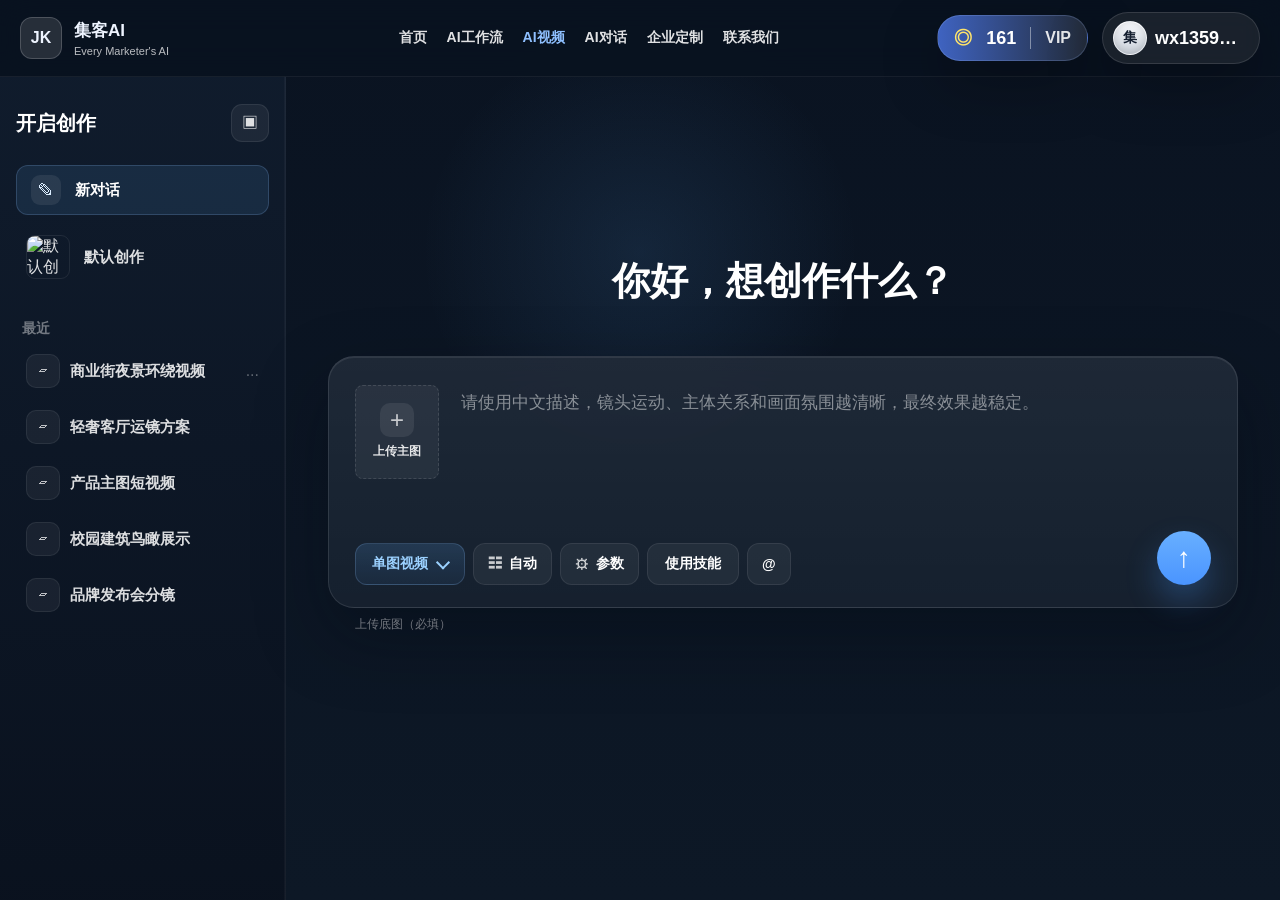
==== commit 89155c38: "Add files via upload" ====
--- a/docs/video.html
+++ b/docs/video.html
@@ -31,187 +31,105 @@
   <main class="video-studio">
     <div class="video-studio__toast" data-video-toast hidden>已为你切换到 即梦 2.0</div>
 
-    <aside class="video-sidebar">
-      <div class="video-sidebar__section">
-        <h2>AI 视频控制台</h2>
+    <aside class="video-sidebar" aria-label="AI视频创作侧边栏">
+      <div class="video-sidebar__top">
+        <h1>开启创作</h1>
+        <button class="video-sidebar__collapse" type="button" aria-label="收起侧边栏">▣</button>
       </div>
 
-      <div class="video-sidebar__section">
-        <div class="video-label">选择视频类型</div>
-        <div class="video-select" data-video-type-select>
-          <button class="video-select__trigger" type="button" data-video-type-trigger aria-expanded="false">
-            <span data-video-type-value>单图视频</span>
-          </button>
-          <div class="video-select__menu" data-video-type-menu hidden>
-            <button class="video-select__option is-selected" type="button" data-video-type="single">单图视频</button>
-            <button class="video-select__option" type="button" data-video-type="double">首尾帧视频</button>
-          </div>
-        </div>
-      </div>
+      <button class="video-new-chat is-active" type="button">
+        <span>✎</span>
+        <strong>新对话</strong>
+      </button>
 
-      <div class="video-sidebar__section">
-        <div class="video-label" data-upload-title>上传底图（必填）</div>
-        <div class="video-upload-grid" data-upload-grid>
-          <button class="video-upload-card" type="button" data-upload-button>
-            <input class="video-upload-card__input" type="file" accept="image/*" hidden>
-            <span class="video-upload-card__plus">+</span>
-            <strong data-upload-primary-label>上传主图</strong>
-            <span data-upload-primary-tip>请上传高清的图片，清晰度会影响最终效果</span>
-            <img class="video-upload-card__preview" alt="上传预览" hidden>
-          </button>
-        </div>
-      </div>
+      <button class="video-default-create" type="button">
+        <img src="https://images.unsplash.com/photo-1486406146926-c627a92ad1ab?auto=format&fit=crop&w=120&q=80" alt="默认创作">
+        <strong>默认创作</strong>
+      </button>
 
-      <div class="video-sidebar__section">
-        <div class="video-label">模型类型：</div>
-        <div class="video-chip-group video-chip-group--models">
-          <button class="video-chip" type="button" data-video-model>即梦 1.0</button>
-          <button class="video-chip is-active" type="button" data-video-model>即梦 2.0</button>
-        </div>
-        <p class="video-helper-text">即梦 2.0：高清画质，支持更稳定的镜头过渡与画面表现</p>
-      </div>
-
-      <div class="video-sidebar__section">
-        <div class="video-label video-label--between">
-          <span>输入描述：</span>
-          <span>0/500</span>
-        </div>
-        <textarea class="video-textarea" data-video-description placeholder="请使用中文描述，镜头运动、主体关系和画面氛围越清晰，最终效果越稳定。"></textarea>
-      </div>
-
-      <div class="video-sidebar__section">
-        <div class="video-label">视频时长：</div>
-        <div class="video-chip-group" data-video-toggle-group="duration">
-          <button class="video-chip is-active wide" type="button">8S</button>
-          <button class="video-chip wide" type="button">10S</button>
-          <button class="video-chip wide" type="button">15S</button>
-        </div>
-      </div>
-
-      <div class="video-sidebar__section">
-        <div class="video-label">视频比例：</div>
-        <div class="video-chip-group" data-video-toggle-group="ratio">
-          <button class="video-chip is-active wide" type="button">16:9</button>
-          <button class="video-chip wide" type="button">9:16</button>
-        </div>
-      </div>
-
-      <div class="video-sidebar__footer">
-        <button class="video-submit" type="button">开始生成视频</button>
+      <div class="video-history">
+        <div class="video-history__title">最近</div>
+        <button class="video-history__item" type="button"><span>▱</span><strong>商业街夜景环绕视频</strong><i>...</i></button>
+        <button class="video-history__item" type="button"><span>▱</span><strong>轻奢客厅运镜方案</strong></button>
+        <button class="video-history__item" type="button"><span>▱</span><strong>产品主图短视频</strong></button>
+        <button class="video-history__item" type="button"><span>▱</span><strong>校园建筑鸟瞰展示</strong></button>
+        <button class="video-history__item" type="button"><span>▱</span><strong>品牌发布会分镜</strong></button>
       </div>
     </aside>
 
-    <section class="video-content">
-      <div class="video-content__head">
-        <div>
-          <h1>专业视频渲染引擎</h1>
-          <p>集客AI 视频全新升级，更符合行业的专业运镜</p>
-        </div>
-      </div>
+    <section class="video-content" aria-label="AI视频创作区">
+      <div class="video-content__center">
+        <h2>你好，想创作什么？</h2>
 
-      <div class="video-tabs" data-video-tabs>
-        <button class="video-tab is-active" type="button">建筑外景运镜</button>
-        <button class="video-tab" type="button">室内空间运镜</button>
-        <button class="video-tab" type="button">首尾帧/创意运镜</button>
-      </div>
+        <form class="video-composer" action="#" method="post">
+          <div class="video-composer__main">
+            <div class="video-upload-grid" data-upload-grid>
+              <button class="video-upload-card" type="button" data-upload-button>
+                <input class="video-upload-card__input" type="file" accept="image/*" hidden>
+                <span class="video-upload-card__plus">+</span>
+                <strong data-upload-primary-label>上传主图</strong>
+                <span data-upload-primary-tip>请上传高清的图片，清晰度会影响最终效果</span>
+                <img class="video-upload-card__preview" alt="上传预览" hidden>
+              </button>
+            </div>
 
-      <div class="video-card-grid">
-        <article class="video-scene-card">
-          <img src="https://picsum.photos/seed/video-scene-1/840/620" alt="建筑平移">
-          <div class="video-scene-card__body">
-            <h3>建筑平移</h3>
-            <p>镜头逐渐向左平移，光影在变化，匀速</p>
-            <span>适用：立面展示 / 街景</span>
+            <label class="video-composer__input-wrap">
+              <span class="sr-only">输入描述</span>
+              <textarea class="video-textarea" data-video-description placeholder="输入想法、脚本或上传参考，支持 “/” 使用技能，@ 添加主体，和 Agent 一起创作"></textarea>
+            </label>
           </div>
-        </article>
-        <article class="video-scene-card">
-          <img src="https://picsum.photos/seed/video-scene-2/840/620" alt="建筑鸟瞰环绕">
-          <div class="video-scene-card__body">
-            <h3>建筑鸟瞰环绕</h3>
-            <p>俯拍建筑，环绕拍摄，人来人往，车来车往，光影变化，云朵飘动</p>
-            <span>适用：场地分析 / 规划</span>
+
+          <div class="video-composer__bottom">
+            <div class="video-composer__tools">
+              <div class="video-select" data-video-type-select>
+                <button class="video-select__trigger" type="button" data-video-type-trigger aria-expanded="false">
+                  <span data-video-type-value>单图视频</span>
+                </button>
+                <div class="video-select__menu" data-video-type-menu hidden>
+                  <button class="video-select__option is-selected" type="button" data-video-type="single">单图视频</button>
+                  <button class="video-select__option" type="button" data-video-type="double">首尾帧视频</button>
+                </div>
+              </div>
+
+              <button class="video-auto-btn" type="button">自动</button>
+
+              <details class="video-settings">
+                <summary>参数</summary>
+                <div class="video-settings__panel">
+                  <div class="video-settings__row">
+                    <span>模型</span>
+                    <div class="video-chip-group video-chip-group--models" aria-label="模型类型">
+                      <button class="video-chip" type="button" data-video-model>即梦 1.0</button>
+                      <button class="video-chip is-active" type="button" data-video-model>即梦 2.0</button>
+                    </div>
+                  </div>
+                  <div class="video-settings__row">
+                    <span>时长</span>
+                    <div class="video-chip-group" data-video-toggle-group="duration" aria-label="视频时长">
+                      <button class="video-chip is-active wide" type="button">8S</button>
+                      <button class="video-chip wide" type="button">10S</button>
+                      <button class="video-chip wide" type="button">15S</button>
+                    </div>
+                  </div>
+                  <div class="video-settings__row">
+                    <span>比例</span>
+                    <div class="video-chip-group" data-video-toggle-group="ratio" aria-label="视频比例">
+                      <button class="video-chip is-active wide" type="button">16:9</button>
+                      <button class="video-chip wide" type="button">9:16</button>
+                    </div>
+                  </div>
+                </div>
+              </details>
+
+              <button class="video-tool-btn video-tool-btn--wide" type="button">使用技能</button>
+              <button class="video-tool-btn" type="button" aria-label="添加主体">@</button>
+            </div>
+
+            <button class="video-submit" type="submit" aria-label="开始生成视频">↑</button>
           </div>
-        </article>
-        <article class="video-scene-card">
-          <img src="https://picsum.photos/seed/video-scene-3/840/620" alt="建筑从整体到局部">
-          <div class="video-scene-card__body">
-            <h3>建筑从整体到局部</h3>
-            <p>镜头逐渐下降，停留在建筑的主入口处</p>
-            <span>适用：入口节点 / 定位</span>
-          </div>
-        </article>
-        <article class="video-scene-card">
-          <img src="https://picsum.photos/seed/video-scene-4/840/620" alt="建筑从室外到室内">
-          <div class="video-scene-card__body">
-            <h3>建筑从室外到室内</h3>
-            <p>镜头向主入口推进，入口玻璃门打开，进入室内</p>
-            <span>适用：空间过渡 / 贯通</span>
-          </div>
-        </article>
-        <article class="video-scene-card">
-          <img src="https://picsum.photos/seed/video-scene-5/840/620" alt="希区柯克推进">
-          <div class="video-scene-card__body">
-            <h3>希区柯克推进</h3>
-            <p>镜头快速在建筑上空沿着左下侧飞向右上侧方向快速推进</p>
-            <span>适用：视觉冲击 / 概念</span>
-          </div>
-        </article>
-        <article class="video-scene-card">
-          <img src="https://picsum.photos/seed/video-scene-6/840/620" alt="中心环绕">
-          <div class="video-scene-card__body">
-            <h3>中心环绕</h3>
-            <p>镜头沿着画面中间的主要建筑环绕</p>
-            <span>适用：单体建筑 / 雕塑</span>
-          </div>
-        </article>
-        <article class="video-scene-card">
-          <img src="https://picsum.photos/seed/video-scene-7/840/620" alt="起重机">
-          <div class="video-scene-card__body">
-            <h3>起重机</h3>
-            <p>FPV镜头，镜头从下往上快速推进，最后俯瞰写字楼</p>
-            <span>适用：高层塔楼 / 气势</span>
-          </div>
-        </article>
-        <article class="video-scene-card">
-          <img src="https://picsum.photos/seed/video-scene-8/840/620" alt="超级拉远">
-          <div class="video-scene-card__body">
-            <h3>超级拉远</h3>
-            <p>镜头拉远，展示城市总体规划图，再到卫星地图</p>
-            <span>适用：城市区位 / 宏观</span>
-          </div>
-        </article>
-        <article class="video-scene-card">
-          <img src="https://picsum.photos/seed/video-scene-9/840/620" alt="延时摄影">
-          <div class="video-scene-card__body">
-            <h3>延时摄影</h3>
-            <p>镜头固定，从天亮一直拍到天黑，用延时摄影</p>
-            <span>适用：光影分析 / 氛围</span>
-          </div>
-        </article>
-        <article class="video-scene-card">
-          <img src="https://picsum.photos/seed/video-scene-10/840/620" alt="俯瞰+环绕">
-          <div class="video-scene-card__body">
-            <h3>俯瞰 + 环绕</h3>
-            <p>镜头从高空俯视建筑，捕捉建筑的顶部全貌后，缓慢旋转，镜头以建筑为中心</p>
-            <span>适用：屋顶结构 / 布局</span>
-          </div>
-        </article>
-        <article class="video-scene-card">
-          <img src="https://picsum.photos/seed/video-scene-11/840/620" alt="推进+仰拍">
-          <div class="video-scene-card__body">
-            <h3>推进 + 仰拍</h3>
-            <p>镜头先靠近大楼，从地面开始拍地基，然后切换到垂直向上拍，贴着大楼外面往上拍</p>
-            <span>适用：建筑高度 / 仰视</span>
-          </div>
-        </article>
-        <article class="video-scene-card">
-          <img src="https://picsum.photos/seed/video-scene-12/840/620" alt="拉远">
-          <div class="video-scene-card__body">
-            <h3>拉远</h3>
-            <p>镜头逐渐推向远景，展现整个建筑，天空的清新蓝色背景增强视觉效果</p>
-            <span>适用：全貌展示 / 结尾</span>
-          </div>
-        </article>
+
+          <div class="video-helper-text" data-upload-title>上传底图（必填）</div>
+        </form>
       </div>
     </section>
   </main>
--- a/docs/assets/style.css
+++ b/docs/assets/style.css
@@ -34,22 +34,447 @@
 .nav { display: flex; align-items: center; gap: 34px; font-size: 15px; font-weight: 600; }
 .nav a { color: rgba(255,255,255,.88); }
 .nav a.active, .nav a:hover { color: #8fc0ff; }
-.nav-right { display: flex; align-items: center; gap: 14px; min-width: 220px; justify-content: flex-end; }
-.pill { display: inline-flex; align-items: center; gap: 8px; padding: 10px 16px; border-radius: 999px; background: rgba(39,49,61,.58); border: 1px solid rgba(255,255,255,.1); backdrop-filter: blur(10px); font-size: 14px; box-shadow: var(--shadow); }
-.coin-dot { width: 18px; height: 18px; border-radius: 50%; display: inline-grid; place-items: center; font-size: 11px; color: #1b2431; background: linear-gradient(180deg, #ffea91, #ffbf42); font-weight: 700; }
-.hero { position: relative; min-height: 100vh; }
-.hero-home {
-  background:
-    linear-gradient(180deg, rgba(7,14,25,.30) 0%, rgba(8,15,26,.18) 20%, rgba(8,15,26,.32) 100%),
-    url('https://images.unsplash.com/photo-1511818966892-d7d671e672a2?auto=format&fit=crop&w=1800&q=80') center center / cover no-repeat;
-}
-.hero::before { content: ""; position: absolute; inset: 0; background: radial-gradient(circle at 50% 52%, rgba(255,255,255,.08), transparent 26%), linear-gradient(180deg, rgba(8,15,26,.14), rgba(8,15,26,.38)); pointer-events: none; }
-.hero-center { position: relative; z-index: 2; min-height: 100vh; display: flex; flex-direction: column; align-items: center; justify-content: flex-start; text-align: center; padding-top: 110px; }
+.nav-right { display: flex; align-items: center; gap: 14px; min-width: 220px; justify-content: flex-end; }
+.pill { display: inline-flex; align-items: center; gap: 8px; padding: 10px 16px; border-radius: 999px; background: rgba(39,49,61,.58); border: 1px solid rgba(255,255,255,.1); backdrop-filter: blur(10px); font-size: 14px; box-shadow: var(--shadow); }
+.coin-dot { width: 18px; height: 18px; border-radius: 50%; display: inline-grid; place-items: center; font-size: 11px; color: #1b2431; background: linear-gradient(180deg, #ffea91, #ffbf42); font-weight: 700; }
+.app-coin-pill,
+.app-user-pill {
+  position: relative;
+  min-height: 46px;
+  color: #fff;
+  cursor: pointer;
+  user-select: none;
+  transition: transform .2s ease, border-color .2s ease, background .2s ease, box-shadow .2s ease;
+}
+.app-coin-pill {
+  min-width: 156px;
+  justify-content: center;
+  gap: 14px;
+  background: linear-gradient(90deg, rgba(72,113,220,.86), rgba(39,48,62,.86));
+  border-color: rgba(162,190,255,.22);
+}
+.app-user-pill {
+  min-width: 172px;
+  padding: 8px 16px 8px 10px;
+  background: rgba(34,41,50,.72);
+  border-color: rgba(255,255,255,.12);
+}
+.app-coin-pill:hover,
+.app-user-pill:hover,
+.app-user-wrap:hover .app-user-pill {
+  transform: translateY(-1px);
+  border-color: rgba(143,192,255,.36);
+  box-shadow: 0 18px 42px rgba(0,0,0,.32), inset 0 1px 0 rgba(255,255,255,.12);
+}
+.app-coin-pill .coin-dot {
+  color: #ffe46b;
+  background: transparent;
+  font-size: 18px;
+  width: auto;
+  height: auto;
+}
+.app-coin-count,
+.app-user-name {
+  font-size: 18px;
+  font-weight: 800;
+  line-height: 1;
+}
+.app-coin-split {
+  width: 1px;
+  height: 22px;
+  background: rgba(255,255,255,.42);
+}
+.app-coin-vip {
+  color: rgba(255,255,255,.88);
+  font-size: 16px;
+  font-weight: 800;
+}
+.app-user-wrap {
+  position: relative;
+  z-index: 41;
+}
+.app-avatar {
+  width: 34px;
+  height: 34px;
+  border-radius: 50%;
+  display: grid;
+  place-items: center;
+  flex: 0 0 auto;
+  color: #152031;
+  background: linear-gradient(180deg, #f5f7fb, #cfd6df);
+  border: 1px solid rgba(255,255,255,.44);
+  box-shadow: inset 0 -2px 8px rgba(0,0,0,.16);
+  font-weight: 900;
+}
+.app-user-name {
+  max-width: 110px;
+  overflow: hidden;
+  text-overflow: ellipsis;
+  white-space: nowrap;
+}
+.app-user-menu {
+  position: absolute;
+  top: calc(100% + 14px);
+  right: 0;
+  width: 270px;
+  padding: 18px 0;
+  border-radius: 22px;
+  background: rgba(13,16,22,.96);
+  border: 1px solid rgba(255,255,255,.08);
+  box-shadow: 0 24px 70px rgba(0,0,0,.42);
+  opacity: 0;
+  visibility: hidden;
+  transform: translateY(8px) scale(.98);
+  transform-origin: top right;
+  transition: opacity .18s ease, transform .18s ease, visibility .18s ease;
+}
+.app-user-wrap:hover .app-user-menu,
+.app-user-wrap.is-open .app-user-menu {
+  opacity: 1;
+  visibility: visible;
+  transform: translateY(0) scale(1);
+}
+.app-user-menu::before {
+  content: "";
+  position: absolute;
+  left: 0;
+  right: 0;
+  top: -16px;
+  height: 16px;
+}
+.app-user-menu button {
+  width: 100%;
+  height: 58px;
+  border: 0;
+  padding: 0 28px;
+  display: flex;
+  align-items: center;
+  gap: 18px;
+  color: rgba(255,255,255,.82);
+  background: transparent;
+  font-weight: 800;
+  font-size: 18px;
+  text-align: left;
+  cursor: pointer;
+}
+.app-user-menu button:hover {
+  color: #ffe28a;
+  background: rgba(255,255,255,.04);
+}
+.app-menu-icon {
+  width: 24px;
+  text-align: center;
+  color: currentColor;
+  font-size: 22px;
+  line-height: 1;
+}
+.app-menu-dot {
+  width: 10px;
+  height: 10px;
+  margin-left: auto;
+  border-radius: 50%;
+  background: #ff5e65;
+  box-shadow: 0 0 0 7px rgba(255,94,101,.12);
+}
+.app-modal {
+  position: fixed;
+  inset: 0;
+  z-index: 120;
+  display: grid;
+  place-items: center;
+  padding: 90px 24px 32px;
+  background: rgba(4,8,13,.34);
+  backdrop-filter: blur(14px);
+  opacity: 0;
+  visibility: hidden;
+  transition: opacity .22s ease, visibility .22s ease;
+}
+.app-modal.is-open {
+  opacity: 1;
+  visibility: visible;
+}
+.app-modal__panel {
+  width: min(490px, 100%);
+  max-height: calc(100vh - 130px);
+  overflow: auto;
+  border-radius: 18px;
+  color: #dfe7f4;
+  background: rgba(17,20,27,.97);
+  border: 1px solid rgba(255,255,255,.08);
+  box-shadow: 0 34px 100px rgba(0,0,0,.55);
+  transform: translateY(16px) scale(.98);
+  transition: transform .22s ease;
+}
+.app-modal.is-open .app-modal__panel {
+  transform: translateY(0) scale(1);
+}
+.app-modal__head,
+.app-modal__foot {
+  display: flex;
+  align-items: center;
+  justify-content: space-between;
+  gap: 16px;
+  padding: 24px 28px;
+  border-bottom: 1px solid rgba(255,255,255,.08);
+}
+.app-modal__head h3 {
+  margin: 0;
+  font-size: 20px;
+}
+.app-modal__close {
+  width: 40px;
+  height: 40px;
+  border: 0;
+  border-radius: 10px;
+  display: grid;
+  place-items: center;
+  color: rgba(255,255,255,.72);
+  background: rgba(255,255,255,.04);
+  cursor: pointer;
+}
+.app-modal__body {
+  padding: 28px;
+}
+.app-profile-avatar {
+  width: 124px;
+  height: 124px;
+  margin: 0 auto 28px;
+  border-radius: 2px;
+  display: grid;
+  place-items: center;
+  color: #1b2636;
+  background: linear-gradient(180deg, #f7fbff, #d9e2ec);
+  border: 1px dashed rgba(255,255,255,.58);
+  font-size: 64px;
+  font-weight: 900;
+}
+.app-field {
+  margin-top: 20px;
+}
+.app-field label,
+.app-vip-title {
+  display: block;
+  margin-bottom: 10px;
+  color: rgba(223,231,244,.68);
+  font-weight: 800;
+}
+.app-input-row {
+  display: flex;
+  gap: 12px;
+}
+.app-readonly,
+.app-vip-card {
+  min-height: 54px;
+  border-radius: 9px;
+  background: #141a23;
+  border: 1px solid rgba(255,255,255,.03);
+  color: rgba(223,231,244,.74);
+}
+.app-readonly {
+  flex: 1;
+  display: flex;
+  align-items: center;
+  padding: 0 18px;
+}
+.app-copy-btn {
+  width: 54px;
+  border: 0;
+  border-radius: 9px;
+  color: rgba(255,255,255,.62);
+  background: #151b25;
+  cursor: pointer;
+}
+.app-bind-btn,
+.app-primary-btn,
+.app-ghost-btn {
+  height: 50px;
+  border: 0;
+  border-radius: 9px;
+  padding: 0 24px;
+  color: #fff;
+  background: linear-gradient(180deg, #5b91ff, #427dff);
+  font-weight: 800;
+  cursor: pointer;
+}
+.app-vip-card {
+  display: grid;
+  gap: 14px;
+  padding: 16px 20px;
+}
+.app-vip-line {
+  display: flex;
+  align-items: center;
+  justify-content: space-between;
+  gap: 14px;
+}
+.app-vip-line span:first-child {
+  color: rgba(223,231,244,.62);
+}
+.app-vip-coin {
+  display: inline-flex;
+  align-items: center;
+  gap: 8px;
+  font-weight: 900;
+}
+.app-modal__foot {
+  border-top: 1px solid rgba(255,255,255,.08);
+  border-bottom: 0;
+  justify-content: flex-end;
+  background: rgba(18,23,31,.72);
+}
+.app-ghost-btn {
+  color: rgba(255,255,255,.68);
+  background: rgba(0,0,0,.22);
+}
+.app-coin-panel {
+  width: min(1180px, calc(100vw - 48px));
+  max-height: calc(100vh - 120px);
+  overflow: auto;
+  border-radius: 26px;
+  background: rgba(27,30,37,.96);
+}
+.app-coin-panel .app-modal__body {
+  padding: 34px 46px 48px;
+}
+.app-account-card {
+  display: grid;
+  grid-template-columns: 1fr auto;
+  align-items: start;
+  gap: 20px;
+  width: min(820px, 100%);
+  margin: 0 auto 36px;
+  padding: 28px 34px;
+  border-radius: 18px;
+  background: rgba(255,255,255,.05);
+}
+.app-account-main {
+  display: flex;
+  align-items: center;
+  gap: 18px;
+}
+.app-account-main .app-avatar {
+  width: 58px;
+  height: 58px;
+  font-size: 28px;
+}
+.app-account-main strong {
+  display: block;
+  font-size: 24px;
+  margin-bottom: 6px;
+}
+.app-account-actions {
+  display: flex;
+  gap: 12px;
+}
+.app-small-btn {
+  height: 42px;
+  border: 0;
+  border-radius: 9px;
+  padding: 0 20px;
+  color: #fff;
+  background: rgba(255,255,255,.07);
+  font-weight: 800;
+  cursor: pointer;
+}
+.app-account-stats {
+  grid-column: 1 / -1;
+  display: grid;
+  grid-template-columns: repeat(3, 1fr);
+  gap: 18px;
+  margin-top: 14px;
+}
+.app-account-stats span {
+  display: block;
+  color: rgba(223,231,244,.5);
+  margin-bottom: 10px;
+}
+.app-account-stats strong {
+  color: #fff;
+  font-size: 18px;
+}
+.app-coin-title {
+  margin: 0 0 28px;
+  text-align: center;
+  color: #6eb3ff;
+  font-size: clamp(26px, 3vw, 38px);
+}
+.app-plan-tabs {
+  width: min(620px, 100%);
+  margin: 0 auto 34px;
+  padding: 6px;
+  border-radius: 14px;
+  display: grid;
+  grid-template-columns: repeat(3, 1fr);
+  background: rgba(255,255,255,.05);
+}
+.app-plan-tabs button {
+  height: 50px;
+  border: 0;
+  border-radius: 10px;
+  color: rgba(255,255,255,.72);
+  background: transparent;
+  font-weight: 900;
+}
+.app-plan-tabs button.is-active {
+  color: #fff;
+  background: rgba(255,255,255,.11);
+}
+.app-plan-grid {
+  display: grid;
+  grid-template-columns: repeat(3, minmax(0, 1fr));
+  gap: 22px;
+}
+.app-plan-card {
+  min-height: 360px;
+  padding: 24px;
+  border-radius: 16px;
+  background: rgba(255,255,255,.055);
+  border: 1px solid rgba(255,255,255,.06);
+}
+.app-plan-card h4 {
+  margin: 0 0 16px;
+  font-size: 22px;
+}
+.app-price {
+  display: flex;
+  align-items: baseline;
+  gap: 8px;
+  margin-bottom: 18px;
+}
+.app-price strong {
+  font-size: 44px;
+  line-height: 1;
+}
+.app-plan-card ul {
+  list-style: none;
+  margin: 22px 0 0;
+  padding: 0;
+  display: grid;
+  gap: 12px;
+  color: rgba(255,255,255,.78);
+}
+.app-plan-card li::before {
+  content: "✓";
+  margin-right: 8px;
+  color: #9bd1ff;
+}
+.app-plan-card .app-primary-btn {
+  width: 100%;
+}
+.hero { position: relative; min-height: 100vh; }
+.hero-home {
+  min-height: max(820px, 100vh);
+  background:
+    linear-gradient(180deg, rgba(7,14,25,.30) 0%, rgba(8,15,26,.18) 20%, rgba(8,15,26,.32) 100%),
+    url('../img/bgm.png') center top / cover no-repeat;
+}
+.hero::before { content: ""; position: absolute; inset: 0; background: radial-gradient(circle at 50% 52%, rgba(255,255,255,.08), transparent 26%), linear-gradient(180deg, rgba(8,15,26,.14), rgba(8,15,26,.38)); pointer-events: none; }
+.hero-center { position: relative; z-index: 2; min-height: max(820px, 100vh); display: flex; flex-direction: column; align-items: center; justify-content: flex-start; text-align: center; padding-top: 110px; }
 .title { margin-top: 22px; font-size: clamp(36px, 4vw, 68px); line-height: 1.16; font-weight: 800; letter-spacing: -.03em; text-shadow: 0 4px 24px rgba(0,0,0,.28); }
 .subtitle { margin-top: 18px; max-width: 1180px; font-size: clamp(18px, 1.5vw, 22px); line-height: 1.9; color: rgba(255,255,255,.82); }
 .quick-btn { margin-top: 18px; display: inline-flex; align-items: center; gap: 10px; padding: 12px 22px; border-radius: 999px; background: rgba(15,24,37,.8); border: 1px solid rgba(255,255,255,.14); box-shadow: var(--shadow); font-size: 14px; font-weight: 700; backdrop-filter: blur(12px); }
 .play { width: 22px; height: 22px; border-radius: 50%; background: linear-gradient(180deg, #5bafff, #3488ff); display: grid; place-items: center; font-size: 10px; padding-left: 1px; }
-.prompt-wrap { width: min(1120px, calc(100% - 80px)); margin-top: 360px; }
+.prompt-wrap { width: min(1120px, calc(100% - 80px)); margin-top: clamp(120px, 18vh, 220px); }
 .prompt-box { border-radius: 26px; padding: 18px 18px 14px; background: linear-gradient(180deg, rgba(142,154,168,.30), rgba(118,132,149,.26)); border: 1px solid rgba(255,255,255,.16); backdrop-filter: blur(18px); box-shadow: 0 22px 70px rgba(0,0,0,.28), inset 0 1px 0 rgba(255,255,255,.12); }
 .prompt-top { display: flex; align-items: flex-start; gap: 14px; min-height: 86px; padding: 10px 14px 4px; text-align: left; }
 .tag { display: inline-flex; align-items: center; gap: 7px; height: 30px; padding: 0 12px; border-radius: 999px; font-size: 12px; font-weight: 700; background: linear-gradient(180deg, #69bbff, #4c9dff); }
@@ -176,11 +601,11 @@
 .tab { padding: 8px 20px; border-radius: 999px; background: rgba(35,45,58,.52); border: 1px solid rgba(255,255,255,.12); color: rgba(255,255,255,.88); font-size: 14px; font-weight: 600; }
 .tab.active { background: linear-gradient(180deg, #63b0ff, #3d90ff); box-shadow: 0 10px 24px rgba(77,154,255,.28); }
 .gallery { position: absolute; left: 0; right: 0; bottom: 22px; z-index: 3; }
-.gallery-row { display: grid; grid-template-columns: repeat(5, 1fr); gap: 18px; align-items: end; }
+.gallery-row { display: grid; grid-template-columns: repeat(4, minmax(0, 1fr)); gap: 18px; align-items: end; }
 .gallery-card { position: relative; height: 138px; border-radius: 18px; overflow: hidden; background: rgba(255,255,255,.1); border: 1px solid rgba(255,255,255,.16); box-shadow: 0 16px 34px rgba(0,0,0,.22); }
 .gallery-card img { width: 100%; height: 100%; object-fit: cover; }
 .gallery-card::after { content: ""; position: absolute; inset: 0; background: linear-gradient(180deg, rgba(0,0,0,0) 42%, rgba(0,0,0,.58) 100%); }
-.gallery-card span { position: absolute; left: 18px; right: 18px; bottom: 14px; z-index: 2; font-size: 16px; font-weight: 700; text-align: center; }
+.gallery-card span { position: absolute; left: 18px; right: 18px; bottom: 14px; z-index: 2; display: flex; justify-content: center; font-size: 16px; font-weight: 700; line-height: 1.35; text-align: center; }
 .page-main, .inner-page {
   background:
     radial-gradient(circle at top, rgba(98,177,255,.08), transparent 22%),
@@ -774,22 +1199,24 @@
   transform: translateY(-3px);
   box-shadow: 0 24px 48px rgba(64,147,255,.42);
 }
-.video-page {
-  background: #0c1018;
-}
-.video-page .sub-header.glass-header {
-  position: fixed;
-  background: rgba(19, 22, 30, .92);
-  backdrop-filter: blur(14px);
-  border-bottom: 1px solid rgba(255,255,255,.05);
-}
-.video-studio {
-  min-height: 100vh;
-  padding-top: 76px;
-  display: grid;
-  grid-template-columns: 320px minmax(0, 1fr);
-  background: #0c1018;
-}
+.video-page {
+  background: #0c1018;
+}
+.video-page .sub-header.glass-header {
+  position: fixed;
+  background: rgba(9, 18, 31, .84);
+  backdrop-filter: blur(16px);
+  border-bottom: 1px solid rgba(255,255,255,.06);
+}
+.video-studio {
+  min-height: 100vh;
+  padding-top: 76px;
+  display: grid;
+  grid-template-columns: 316px minmax(0, 1fr);
+  background:
+    radial-gradient(circle at 50% 28%, rgba(98,177,255,.11), transparent 24%),
+    linear-gradient(180deg, #0a1321 0%, #0d1826 100%);
+}
 .video-studio__toast {
   position: fixed;
   top: 86px;
@@ -814,76 +1241,188 @@
   12%, 78% { opacity: 1; transform: translateX(-50%) translateY(0); }
   100% { opacity: 0; transform: translateX(-50%) translateY(-8px); }
 }
-.video-sidebar {
-  position: sticky;
-  top: 76px;
-  height: calc(100vh - 76px);
-  padding: 20px 14px;
-  display: flex;
-  flex-direction: column;
-  gap: 14px;
-  background: #10141d;
-  border-right: 1px solid rgba(255,255,255,.06);
-}
-.video-sidebar__section {
-  padding-bottom: 14px;
-  border-bottom: 1px solid rgba(255,255,255,.04);
-}
-.video-sidebar__section h2 {
-  margin: 0;
-  font-size: 14px;
-  font-weight: 800;
-}
-.video-label {
-  margin-bottom: 12px;
-  color: rgba(255,255,255,.92);
-  font-size: 13px;
-  font-weight: 700;
-}
-.video-label--between {
-  display: flex;
-  align-items: center;
-  justify-content: space-between;
-}
-.video-select {
-  position: relative;
-}
-.video-select__trigger {
-  width: 100%;
-  min-height: 34px;
-  padding: 0 14px;
-  border-radius: 10px;
-  border: 1px solid rgba(255,255,255,.08);
-  background: #141923;
-  color: rgba(255,255,255,.92);
-  font-size: 13px;
-  font-weight: 600;
-  text-align: left;
-}
-.video-select__trigger::after {
-  content: "\25BE";
-  float: right;
-  color: rgba(255,255,255,.68);
-}
-.video-select__menu {
-  position: absolute;
-  left: 0;
-  right: 0;
-  top: calc(100% + 8px);
-  z-index: 8;
-  display: grid;
-  gap: 6px;
-  padding: 8px;
-  border-radius: 12px;
-  background: #141923;
-  border: 1px solid rgba(255,255,255,.08);
-  box-shadow: 0 18px 30px rgba(0,0,0,.24);
-}
-.video-select__trigger::after {
-  content: "\25BE";
-}
-.video-select__option {
-  min-height: 34px;
+.video-sidebar {
+  position: sticky;
+  top: 76px;
+  height: calc(100vh - 76px);
+  padding: 28px 16px;
+  display: flex;
+  flex-direction: column;
+  gap: 14px;
+  background: linear-gradient(180deg, rgba(16,28,44,.98), rgba(10,18,30,.98));
+  border-right: 1px solid rgba(255,255,255,.06);
+  box-shadow: inset -1px 0 0 rgba(255,255,255,.03);
+}
+.video-sidebar__top {
+  display: flex;
+  align-items: center;
+  justify-content: space-between;
+  gap: 14px;
+  margin-bottom: 10px;
+}
+.video-sidebar__top h1 {
+  margin: 0;
+  color: #fff;
+  font-size: 20px;
+  line-height: 1.2;
+}
+.video-sidebar__collapse,
+.video-new-chat,
+.video-default-create,
+.video-history__item {
+  border: 1px solid rgba(255,255,255,.08);
+  color: rgba(255,255,255,.86);
+  cursor: pointer;
+  transition: background .18s ease, border-color .18s ease, transform .18s ease, color .18s ease;
+}
+.video-sidebar__collapse {
+  width: 38px;
+  height: 38px;
+  border-radius: 11px;
+  display: grid;
+  place-items: center;
+  background: rgba(255,255,255,.06);
+  font-size: 16px;
+}
+.video-new-chat {
+  min-height: 50px;
+  padding: 0 14px;
+  border-radius: 12px;
+  display: flex;
+  align-items: center;
+  gap: 14px;
+  background: rgba(255,255,255,.06);
+  text-align: left;
+}
+.video-new-chat span {
+  width: 30px;
+  height: 30px;
+  border-radius: 9px;
+  display: grid;
+  place-items: center;
+  background: rgba(255,255,255,.08);
+  color: #dceeff;
+}
+.video-new-chat strong,
+.video-default-create strong,
+.video-history__item strong {
+  overflow: hidden;
+  text-overflow: ellipsis;
+  white-space: nowrap;
+  font-size: 15px;
+}
+.video-new-chat.is-active,
+.video-new-chat:hover,
+.video-default-create:hover,
+.video-history__item:hover {
+  color: #fff;
+  background: rgba(98,177,255,.11);
+  border-color: rgba(143,192,255,.2);
+  transform: translateY(-1px);
+}
+.video-default-create {
+  min-height: 54px;
+  padding: 0 10px;
+  border: 0;
+  border-radius: 12px;
+  display: flex;
+  align-items: center;
+  gap: 14px;
+  background: transparent;
+  text-align: left;
+}
+.video-default-create img {
+  width: 44px;
+  height: 44px;
+  border-radius: 9px;
+  object-fit: cover;
+  border: 1px solid rgba(255,255,255,.08);
+}
+.video-history {
+  display: grid;
+  gap: 10px;
+  margin-top: 22px;
+}
+.video-history__title {
+  padding: 0 6px;
+  color: rgba(255,255,255,.42);
+  font-size: 14px;
+  font-weight: 700;
+}
+.video-history__item {
+  min-height: 46px;
+  padding: 0 10px;
+  border: 0;
+  border-radius: 12px;
+  display: grid;
+  grid-template-columns: 34px minmax(0, 1fr) auto;
+  align-items: center;
+  gap: 10px;
+  background: transparent;
+  text-align: left;
+}
+.video-history__item span {
+  width: 34px;
+  height: 34px;
+  border-radius: 10px;
+  display: grid;
+  place-items: center;
+  background: rgba(255,255,255,.055);
+  border: 1px solid rgba(255,255,255,.07);
+  color: rgba(255,255,255,.72);
+}
+.video-history__item i {
+  color: rgba(255,255,255,.34);
+  font-style: normal;
+}
+.video-select {
+  position: relative;
+  flex: 0 0 auto;
+}
+.video-select__trigger {
+  position: relative;
+  min-height: 42px;
+  padding: 0 36px 0 16px;
+  border-radius: 12px;
+  border: 1px solid rgba(143,192,255,.2);
+  background: linear-gradient(180deg, rgba(98,177,255,.16), rgba(42,73,112,.22));
+  color: #9bd1ff;
+  font-size: 14px;
+  font-weight: 800;
+  text-align: left;
+}
+.video-select__trigger::after {
+  content: "";
+  position: absolute;
+  right: 16px;
+  top: 50%;
+  width: 8px;
+  height: 8px;
+  border-right: 2px solid currentColor;
+  border-bottom: 2px solid currentColor;
+  transform: translateY(-65%) rotate(45deg);
+  color: #9bd1ff;
+}
+.video-select__menu {
+  position: absolute;
+  left: 0;
+  min-width: 170px;
+  top: calc(100% + 8px);
+  z-index: 8;
+  display: grid;
+  gap: 6px;
+  padding: 8px;
+  border-radius: 12px;
+  background: rgba(13,22,36,.98);
+  border: 1px solid rgba(143,192,255,.16);
+  box-shadow: 0 18px 30px rgba(0,0,0,.32);
+  backdrop-filter: blur(14px);
+}
+.video-select__menu[hidden] {
+  display: none !important;
+}
+.video-select__option {
+  min-height: 34px;
   padding: 0 12px;
   border: 0;
   border-radius: 8px;
@@ -898,44 +1437,49 @@
   background: rgba(98,177,255,.14);
   color: #fff;
 }
-.video-upload-grid {
-  display: grid;
-  grid-template-columns: 1fr;
-  gap: 10px;
-}
-.video-upload-grid.is-double {
-  grid-template-columns: 1fr 1fr;
-}
-.video-upload-card {
-  position: relative;
-  overflow: hidden;
-  min-height: 88px;
-  padding: 16px 12px;
-  border: 0;
-  border-radius: 10px;
-  background: #171b25;
-  border: 1px dashed rgba(255,255,255,.08);
-  display: flex;
-  flex-direction: column;
-  align-items: center;
-  justify-content: center;
-  gap: 8px;
-  color: rgba(255,255,255,.56);
-  text-align: center;
-  cursor: pointer;
+.video-upload-grid {
+  display: grid;
+  grid-template-columns: 1fr;
+  gap: 10px;
+  width: 84px;
+  flex: 0 0 84px;
+}
+.video-upload-grid.is-double {
+  grid-template-columns: repeat(2, 74px);
+  width: 158px;
+  flex-basis: 158px;
+}
+.video-upload-card {
+  position: relative;
+  overflow: hidden;
+  width: 100%;
+  min-height: 94px;
+  padding: 12px 8px;
+  border: 0;
+  border-radius: 8px;
+  background: rgba(255,255,255,.055);
+  border: 1px dashed rgba(255,255,255,.12);
+  display: flex;
+  flex-direction: column;
+  align-items: center;
+  justify-content: center;
+  gap: 6px;
+  color: rgba(255,255,255,.56);
+  text-align: center;
+  cursor: pointer;
   transition: border-color .18s ease, transform .18s ease;
 }
 .video-upload-card:hover {
   border-color: rgba(98,177,255,.34);
   transform: translateY(-1px);
 }
-.video-upload-card.has-image {
-  min-height: 124px;
-  align-items: stretch;
-  justify-content: flex-end;
-  padding: 12px;
-  border-style: solid;
-}
+.video-upload-card.has-image {
+  min-height: 94px;
+  align-items: stretch;
+  justify-content: flex-end;
+  padding: 6px;
+  border-style: solid;
+}
 .video-upload-card.has-image .video-upload-card__plus,
 .video-upload-card.has-image span:last-child {
   display: none;
@@ -946,42 +1490,44 @@
   opacity: 0;
   pointer-events: none;
 }
-.video-upload-card__plus {
-  width: 30px;
-  height: 30px;
-  border-radius: 50%;
-  display: grid;
-  place-items: center;
-  background: rgba(255,255,255,.06);
-  color: rgba(255,255,255,.72);
-  font-size: 22px;
-  line-height: 1;
-}
-.video-upload-card strong {
-  color: rgba(255,255,255,.88);
-  font-size: 13px;
-  font-weight: 700;
-}
-.video-upload-card span:last-child {
-  font-size: 11px;
-  line-height: 1.5;
-}
+.video-upload-card__plus {
+  width: 34px;
+  height: 34px;
+  border-radius: 10px;
+  display: grid;
+  place-items: center;
+  background: rgba(255,255,255,.08);
+  color: rgba(255,255,255,.72);
+  font-size: 24px;
+  line-height: 1;
+}
+.video-upload-card strong {
+  color: rgba(255,255,255,.88);
+  font-size: 12px;
+  font-weight: 700;
+}
+.video-upload-card > span:not(.video-upload-card__plus) {
+  display: none;
+  font-size: 11px;
+  line-height: 1.5;
+}
 .video-upload-card__preview {
   display: none;
   width: 100%;
-  aspect-ratio: 16 / 9;
+  height: 58px;
   object-fit: cover;
-  border-radius: 8px;
-  margin-bottom: 8px;
+  border-radius: 6px;
+  margin-bottom: 6px;
 }
 .video-upload-card.has-image .video-upload-card__preview {
   display: block;
 }
-.video-chip-group {
-  display: grid;
-  grid-template-columns: repeat(3, 1fr);
-  gap: 8px;
-}
+.video-chip-group {
+  display: flex;
+  align-items: center;
+  flex-wrap: wrap;
+  gap: 7px;
+}
 .video-chip-group--models .video-chip:first-child,
 .video-chip-group--models .video-chip:nth-child(2) {
   position: relative;
@@ -998,29 +1544,27 @@
   font-size: 9px;
   font-weight: 700;
 }
-.video-chip {
-  min-height: 38px;
-  padding: 0 10px;
-  border: 0;
-  border-radius: 8px;
-  background: #1a1f2a;
-  color: rgba(255,255,255,.78);
-  font-size: 13px;
-  font-weight: 700;
-}
-.video-chip.is-active {
-  background: linear-gradient(135deg, #4ca7ff, #7b88f3);
-  color: #fff;
-}
+.video-chip {
+  min-height: 34px;
+  padding: 0 12px;
+  border: 1px solid rgba(255,255,255,.08);
+  border-radius: 9px;
+  background: rgba(255,255,255,.055);
+  color: rgba(255,255,255,.78);
+  font-size: 13px;
+  font-weight: 700;
+}
+.video-chip.is-active {
+  background: linear-gradient(180deg, rgba(98,177,255,.22), rgba(58,100,156,.2));
+  border-color: rgba(143,192,255,.24);
+  color: #fff;
+}
 .video-chip.wide {
   min-width: 0;
 }
-.video-chip-group--models {
-  grid-template-columns: repeat(2, 1fr);
-}
-.video-chip-group--models .video-chip:nth-child(2)::after {
-  content: none;
-}
+.video-chip-group--models .video-chip:nth-child(2)::after {
+  content: none;
+}
 .video-chip {
   cursor: pointer;
   transition: background .18s ease, color .18s ease, transform .18s ease;
@@ -1029,123 +1573,186 @@
   transform: translateY(-1px);
   color: #fff;
 }
-.video-helper-text {
-  margin: 10px 0 0;
-  color: rgba(255,255,255,.52);
-  font-size: 12px;
-  line-height: 1.6;
-}
-.video-textarea {
-  width: 100%;
-  min-height: 168px;
-  padding: 14px 12px;
-  border-radius: 10px;
-  border: 1px solid rgba(255,255,255,.06);
-  background: #171b25;
-  color: #fff;
-  resize: none;
-}
-.video-textarea::placeholder {
-  color: rgba(255,255,255,.34);
-}
-.video-sidebar__footer {
-  margin-top: auto;
-}
-.video-submit {
-  width: 100%;
-  min-height: 42px;
-  border: 0;
-  border-radius: 10px;
-  background: rgba(255,255,255,.08);
-  color: rgba(255,255,255,.56);
-  font-size: 14px;
-  font-weight: 700;
-}
-.video-content {
-  padding: 26px 24px 42px;
-}
-.video-content__head {
-  padding: 0 0 14px;
-  border-bottom: 1px solid rgba(255,255,255,.06);
-}
-.video-content__head h1 {
-  margin: 0 0 8px;
-  font-size: 24px;
-  line-height: 1.2;
-}
-.video-content__head p {
-  margin: 0;
-  color: rgba(255,255,255,.58);
-  font-size: 14px;
-}
-.video-tabs {
-  display: flex;
-  gap: 18px;
-  padding: 18px 0 20px;
-}
-.video-tab {
-  position: relative;
-  border: 0;
-  padding: 0;
-  background: transparent;
-  color: rgba(255,255,255,.58);
-  font-size: 15px;
-  font-weight: 700;
-}
-.video-tab.is-active {
-  color: #fff;
-}
-.video-tab.is-active::after {
-  content: "";
-  position: absolute;
-  left: 0;
-  right: 0;
-  bottom: -14px;
-  height: 3px;
-  border-radius: 999px;
-  background: #4c9fff;
-}
-.video-card-grid {
-  display: grid;
-  grid-template-columns: repeat(6, minmax(0, 1fr));
-  gap: 22px 20px;
-}
-.video-scene-card {
-  overflow: hidden;
-  border-radius: 14px;
-  background: #20242d;
-  border: 1px solid rgba(255,255,255,.06);
-}
-.video-scene-card img {
-  width: 100%;
-  aspect-ratio: 1 / 0.82;
-  object-fit: cover;
-}
-.video-scene-card__body {
-  padding: 16px 16px 18px;
-}
-.video-scene-card__body h3 {
-  margin: 0 0 8px;
-  font-size: 18px;
-  line-height: 1.2;
-}
-.video-scene-card__body p {
-  margin: 0 0 14px;
-  color: rgba(255,255,255,.58);
-  font-size: 13px;
-  line-height: 1.7;
-}
-.video-scene-card__body span {
-  display: inline-flex;
-  min-height: 28px;
-  padding: 0 10px;
-  align-items: center;
-  border-radius: 8px;
-  background: rgba(42,96,177,.24);
-  color: #72b6ff;
-  font-size: 11px;
-  font-weight: 700;
-}
+.video-helper-text {
+  position: absolute;
+  left: 26px;
+  bottom: -28px;
+  color: rgba(255,255,255,.42);
+  font-size: 12px;
+  line-height: 1.6;
+}
+.video-textarea {
+  width: 100%;
+  min-height: 112px;
+  padding: 4px 0 0;
+  border: 0;
+  border-radius: 0;
+  background: transparent;
+  color: #fff;
+  resize: none;
+  outline: none;
+  font-size: 17px;
+  line-height: 1.7;
+}
+.video-textarea::placeholder {
+  color: rgba(255,255,255,.48);
+}
+.video-submit {
+  width: 54px;
+  height: 54px;
+  flex: 0 0 auto;
+  border: 0;
+  border-radius: 50%;
+  background: linear-gradient(180deg, #68afff, #4a94ff);
+  color: #fff;
+  font-size: 28px;
+  font-weight: 900;
+  line-height: 1;
+  cursor: pointer;
+  box-shadow: 0 16px 32px rgba(76,156,255,.28);
+}
+.video-content {
+  min-height: calc(100vh - 76px);
+  display: grid;
+  place-items: center;
+  padding: 72px 42px 110px;
+}
+.video-content__center {
+  width: min(1120px, 100%);
+  display: grid;
+  justify-items: center;
+  gap: 54px;
+  transform: translateY(-4vh);
+}
+.video-content__center h2 {
+  margin: 0;
+  color: #fff;
+  font-size: clamp(30px, 3vw, 44px);
+  line-height: 1.12;
+  letter-spacing: 0;
+  text-align: center;
+}
+.video-composer {
+  position: relative;
+  width: min(1040px, 100%);
+  min-height: 238px;
+  padding: 28px 26px 22px;
+  border-radius: 26px;
+  background:
+    linear-gradient(180deg, rgba(255,255,255,.08), rgba(255,255,255,.045)),
+    rgba(13, 23, 38, .92);
+  border: 1px solid rgba(255,255,255,.1);
+  box-shadow: 0 28px 70px rgba(2,8,18,.34), inset 0 1px 0 rgba(255,255,255,.08);
+  backdrop-filter: blur(18px);
+}
+.video-composer__main {
+  display: flex;
+  align-items: flex-start;
+  gap: 22px;
+  min-height: 128px;
+}
+.video-composer__input-wrap {
+  flex: 1;
+  min-width: 0;
+}
+.video-composer__bottom {
+  display: flex;
+  align-items: flex-end;
+  justify-content: space-between;
+  gap: 20px;
+  margin-top: 18px;
+}
+.video-composer__tools {
+  display: flex;
+  align-items: center;
+  gap: 8px;
+  flex-wrap: wrap;
+}
+.video-auto-btn,
+.video-settings > summary,
+.video-tool-btn {
+  min-width: 42px;
+  height: 42px;
+  padding: 0 14px;
+  border-radius: 12px;
+  border: 1px solid rgba(255,255,255,.08);
+  display: inline-flex;
+  align-items: center;
+  justify-content: center;
+  color: #fff;
+  background: rgba(255,255,255,.055);
+  font-size: 14px;
+  font-weight: 800;
+  cursor: pointer;
+}
+.video-auto-btn::before {
+  content: "☷";
+  margin-right: 7px;
+  color: rgba(255,255,255,.76);
+}
+.video-settings {
+  position: relative;
+}
+.video-settings > summary {
+  list-style: none;
+}
+.video-settings > summary::-webkit-details-marker {
+  display: none;
+}
+.video-settings > summary::before {
+  content: "⚙";
+  margin-right: 7px;
+  color: rgba(255,255,255,.78);
+}
+.video-settings[open] > summary,
+.video-auto-btn:hover,
+.video-tool-btn:hover {
+  border-color: rgba(143,192,255,.22);
+  background: rgba(98,177,255,.11);
+}
+.video-settings__panel {
+  position: absolute;
+  left: 0;
+  bottom: calc(100% + 12px);
+  z-index: 12;
+  width: 320px;
+  padding: 14px;
+  display: grid;
+  gap: 12px;
+  border-radius: 16px;
+  background: rgba(13,22,36,.98);
+  border: 1px solid rgba(143,192,255,.16);
+  box-shadow: 0 22px 44px rgba(0,0,0,.34), inset 0 1px 0 rgba(255,255,255,.06);
+  backdrop-filter: blur(16px);
+}
+.video-settings__row {
+  display: grid;
+  grid-template-columns: 46px minmax(0, 1fr);
+  align-items: center;
+  gap: 10px;
+}
+.video-settings__row > span {
+  color: rgba(255,255,255,.54);
+  font-size: 12px;
+  font-weight: 800;
+}
+.video-tool-btn {
+  width: auto;
+}
+.video-tool-btn--wide {
+  min-width: 92px;
+}
+.sr-only {
+  position: absolute;
+  width: 1px;
+  height: 1px;
+  padding: 0;
+  margin: -1px;
+  overflow: hidden;
+  clip: rect(0, 0, 0, 0);
+  white-space: nowrap;
+  border: 0;
+}
 .page-hero { padding: 140px 0 80px; }
 .page-hero.simple { background: radial-gradient(circle at top, rgba(80,143,255,.16), transparent 32%); }
 .workbench-card, .image-stage, .model-stage { min-height: 420px; border-radius: 28px; border: 1px solid rgba(255,255,255,.08); background: linear-gradient(135deg, rgba(53,85,121,.42), rgba(14,25,40,.92)); box-shadow: var(--shadow); }
@@ -1791,13 +2398,20 @@
   font-size: 12px;
   text-align: center;
 }
-@media (max-width: 1280px) {
-  .nav { gap: 20px; font-size: 14px; }
-  .prompt-wrap { margin-top: 300px; }
-  .gallery-row { gap: 12px; }
-  .gallery-card { height: 120px; }
+@media (max-width: 1280px) {
+  .nav { gap: 20px; font-size: 14px; }
+  .app-coin-pill { min-width: 132px; }
+  .app-user-pill { min-width: 150px; }
+  .app-user-name { max-width: 88px; }
+  .app-coin-panel { width: min(1040px, calc(100vw - 36px)); }
+  .app-plan-grid { gap: 16px; }
+  .prompt-wrap { margin-top: clamp(100px, 16vh, 180px); }
+  .gallery-row { gap: 12px; }
+  .gallery-card { height: 120px; }
   .card-grid.four, .timeline-grid, .process-grid { grid-template-columns: 1fr 1fr; }
-  .video-card-grid { grid-template-columns: repeat(3, minmax(0, 1fr)); }
+  .video-studio { grid-template-columns: 286px minmax(0, 1fr); }
+  .video-composer__tools { gap: 8px; }
+  .video-chip { min-height: 40px; padding: 0 12px; font-size: 13px; }
   .industry-card-grid,
   .learning-video-grid { grid-template-columns: 1fr 1fr; }
   .learning-content { grid-template-columns: 1fr; }
@@ -1813,29 +2427,83 @@
   .enterprise-package-grid { grid-template-columns: 1fr; }
   .enterprise-plan { grid-template-columns: 1fr; }
   .enterprise-plan__intro { position: static; }
-}
-@media (max-width: 960px) {
-  .nav, .nav-right { display: none; }
-  .header-inner { justify-content: flex-start; }
-  .hero-center { padding-top: 96px; }
+}
+@media (min-width: 961px) and (max-height: 900px) {
+  .hero-home,
+  .hero-center {
+    min-height: 900px;
+  }
+  .hero-center {
+    padding-top: 92px;
+  }
+  .title {
+    margin-top: 12px;
+    font-size: clamp(34px, 3.4vw, 56px);
+  }
+  .subtitle,
+  .quick-btn {
+    margin-top: 12px;
+  }
+  .prompt-wrap {
+    margin-top: clamp(80px, 12vh, 130px);
+  }
+  .gallery {
+    bottom: 18px;
+  }
+  .gallery-card {
+    height: 112px;
+  }
+}
+@media (max-width: 960px) {
+  .nav, .nav-right { display: none; }
+  .app-modal { padding: 24px 14px; }
+  .app-coin-panel .app-modal__body { padding: 26px 18px 34px; }
+  .app-account-card,
+  .app-plan-grid { grid-template-columns: 1fr; }
+  .app-account-stats { grid-template-columns: 1fr; }
+  .app-account-actions { justify-content: flex-start; flex-wrap: wrap; }
+  .header-inner { justify-content: flex-start; }
+  .hero-center { padding-top: 96px; }
   .prompt-wrap { width: min(1120px, calc(100% - 28px)); margin-top: 220px; }
-  .prompt-top { flex-wrap: wrap; }
-  .gallery { position: static; padding: 22px 0 20px; }
-  .gallery-row, .card-grid.three, .card-grid.four, .split-grid, .show-grid, .timeline-grid, .process-grid, .form-grid { grid-template-columns: 1fr; }
-  .hero { min-height: auto; padding-bottom: 24px; }
+  .prompt-top { flex-wrap: wrap; }
+  .gallery { position: static; padding: 22px 0 20px; }
+  .gallery-row, .card-grid.three, .card-grid.four, .split-grid, .show-grid, .timeline-grid, .process-grid, .form-grid { grid-template-columns: 1fr; }
+  .hero-home,
+  .hero-center { min-height: auto; }
+  .hero { min-height: auto; padding-bottom: 24px; }
   .show-card.large { min-height: 260px; grid-row: auto; }
   .cta-box, .footer-inner { flex-direction: column; align-items: flex-start; }
   .video-studio {
     grid-template-columns: 1fr;
     padding-top: 76px;
   }
-  .video-sidebar {
-    position: static;
-    height: auto;
-  }
-  .video-card-grid {
-    grid-template-columns: repeat(2, minmax(0, 1fr));
-  }
+  .video-sidebar {
+    position: static;
+    height: auto;
+    padding: 20px 14px;
+  }
+  .video-history {
+    grid-template-columns: repeat(2, minmax(0, 1fr));
+    margin-top: 10px;
+  }
+  .video-history__title {
+    grid-column: 1 / -1;
+  }
+  .video-content {
+    min-height: auto;
+    padding: 62px 18px 84px;
+  }
+  .video-content__center {
+    transform: none;
+    gap: 34px;
+  }
+  .video-composer__bottom {
+    align-items: stretch;
+    flex-direction: column;
+  }
+  .video-submit {
+    align-self: flex-end;
+  }
   .industry-card-grid,
   .learning-video-grid { grid-template-columns: 1fr; }
   .learning-video-wall { grid-template-columns: 1fr; }
@@ -1902,9 +2570,17 @@
   }
   .enterprise-plan-row { grid-template-columns: 1fr; }
 }
-@media (max-width: 640px) {
-  .container { width: min(1680px, calc(100% - 20px)); }
-  .title { font-size: 34px; }
+@media (max-width: 640px) {
+  .container { width: min(1680px, calc(100% - 20px)); }
+  .app-modal__head,
+  .app-modal__body,
+  .app-modal__foot { padding-left: 18px; padding-right: 18px; }
+  .app-modal__panel { max-height: calc(100vh - 48px); }
+  .app-plan-tabs { grid-template-columns: 1fr; }
+  .app-account-card { padding: 22px 18px; }
+  .app-account-main { align-items: flex-start; }
+  .app-account-main strong { font-size: 18px; word-break: break-all; }
+  .title { font-size: 34px; }
   .subtitle { font-size: 15px; line-height: 1.8; }
   .prompt-text { font-size: 15px; white-space: normal; }
   .prompt-input { font-size: 15px; }
@@ -1912,24 +2588,58 @@
   .gallery-row { grid-template-columns: 1fr; }
   .gallery-card { height: 154px; }
   .section { padding: 84px 0; }
-  .video-content {
-    padding: 18px 14px 36px;
-  }
-  .video-card-grid {
-    grid-template-columns: 1fr;
-    gap: 16px;
-  }
-  .video-tabs {
-    gap: 14px;
-    overflow-x: auto;
-    padding-bottom: 18px;
-  }
-  .video-chip-group {
-    grid-template-columns: 1fr;
-  }
-  .video-upload-grid.is-double {
-    grid-template-columns: 1fr;
-  }
+  .video-content {
+    padding: 44px 12px 58px;
+  }
+  .video-content__center h2 {
+    font-size: 28px;
+  }
+  .video-composer {
+    min-height: 0;
+    padding: 18px;
+    border-radius: 20px;
+  }
+  .video-composer__main {
+    flex-direction: column;
+    gap: 16px;
+  }
+  .video-upload-grid,
+  .video-upload-grid.is-double {
+    width: 100%;
+    flex-basis: auto;
+    grid-template-columns: 1fr;
+  }
+  .video-upload-card {
+    min-height: 86px;
+  }
+  .video-chip-group {
+    width: 100%;
+  }
+  .video-chip,
+  .video-select,
+  .video-select__trigger,
+  .video-auto-btn,
+  .video-settings,
+  .video-settings > summary,
+  .video-tool-btn--wide {
+    width: 100%;
+  }
+  .video-settings__panel {
+    position: static;
+    width: 100%;
+    margin-top: 10px;
+    box-shadow: inset 0 1px 0 rgba(255,255,255,.06);
+  }
+  .video-settings__row {
+    grid-template-columns: 1fr;
+    align-items: stretch;
+  }
+  .video-tool-btn {
+    width: calc(50% - 4px);
+  }
+  .video-history {
+    grid-template-columns: 1fr;
+  }
   .home-section-head h2 { font-size: 28px; }
   .industry-board {
     padding: 24px 16px 16px;
@@ -2066,6 +2776,502 @@
   display: flex;
   flex-direction: column;
 }
+.workflow-chat-layout.is-design-detail {
+  width: min(1620px, calc(100% - 64px));
+}
+.workflow-tool-pages {
+  width: 100%;
+  padding: 8px 0 42px;
+}
+.workflow-tool-page {
+  display: none;
+}
+.workflow-tool-page.is-active {
+  display: block;
+}
+.workflow-step-tabs {
+  display: flex;
+  align-items: center;
+  gap: 12px;
+  padding: 6px 0 18px;
+  overflow-x: auto;
+  scrollbar-width: none;
+}
+.workflow-step-tabs::-webkit-scrollbar {
+  display: none;
+}
+.workflow-step-tabs span {
+  flex: 0 0 auto;
+  min-height: 40px;
+  padding: 0 22px;
+  border-radius: 999px;
+  display: inline-flex;
+  align-items: center;
+  justify-content: center;
+  border: 1px solid rgba(255,255,255,.08);
+  background: rgba(255,255,255,.025);
+  color: rgba(255,255,255,.54);
+  font-size: 14px;
+  font-weight: 700;
+}
+.workflow-step-tabs span.is-active {
+  border-color: rgba(143,192,255,.36);
+  background: linear-gradient(90deg, #66c1ff, #8078ff);
+  color: #fff;
+  box-shadow: 0 14px 28px rgba(72,139,255,.24);
+}
+.workflow-tool-head {
+  padding: 26px 0 28px;
+  border-top: 1px solid rgba(255,255,255,.06);
+}
+.workflow-tool-head h2 {
+  margin: 0;
+  font-size: 30px;
+  line-height: 1.14;
+}
+.workflow-tool-head p {
+  margin: 12px 0 0;
+  color: rgba(255,255,255,.62);
+  font-size: 15px;
+  line-height: 1.7;
+}
+.workflow-tool-grid {
+  display: grid;
+  grid-template-columns: repeat(3, minmax(0, 1fr));
+  gap: 18px;
+}
+.workflow-tool-card {
+  overflow: hidden;
+  min-height: 250px;
+  border-radius: 8px;
+  border: 1px solid rgba(255,255,255,.08);
+  background: #1d1d1d;
+  box-shadow: inset 0 1px 0 rgba(255,255,255,.04);
+  cursor: pointer;
+  transition: transform .2s ease, border-color .2s ease, box-shadow .2s ease;
+}
+.workflow-tool-card:hover,
+.workflow-tool-card:focus-visible {
+  transform: translateY(-3px);
+  border-color: rgba(118,174,255,.38);
+  box-shadow: 0 22px 42px rgba(0,0,0,.24), inset 0 1px 0 rgba(255,255,255,.04);
+  outline: none;
+}
+.workflow-tool-card img,
+.workflow-tool-card__media {
+  width: 100%;
+  aspect-ratio: 1.52 / 0.84;
+  min-height: 142px;
+}
+.workflow-tool-card img {
+  object-fit: cover;
+}
+.workflow-tool-card__media {
+  display: grid;
+  place-items: center;
+  padding: 28px;
+  text-align: center;
+  background:
+    radial-gradient(circle at top right, rgba(98,177,255,.22), transparent 30%),
+    linear-gradient(135deg, #020407, #111);
+}
+.workflow-tool-card__media strong {
+  max-width: 340px;
+  color: #fff;
+  font-size: 24px;
+  line-height: 1.22;
+  letter-spacing: 0;
+}
+.workflow-tool-card__media span {
+  display: block;
+  margin-top: 12px;
+  color: rgba(255,255,255,.58);
+  font-size: 14px;
+}
+.workflow-tool-card--light .workflow-tool-card__media {
+  background:
+    linear-gradient(180deg, rgba(255,255,255,.78), rgba(255,255,255,.92)),
+    linear-gradient(135deg, #edf5ff, #fff8e8);
+}
+.workflow-tool-card--light .workflow-tool-card__media strong {
+  color: rgba(26,36,49,.72);
+}
+.workflow-tool-card--light .workflow-tool-card__media span {
+  color: rgba(26,36,49,.48);
+}
+.workflow-tool-card__body {
+  padding: 18px 18px 20px;
+  background: #202020;
+  border-top: 1px solid rgba(255,255,255,.04);
+}
+.workflow-tool-card__body h3 {
+  margin: 0;
+  color: #fff;
+  font-size: 18px;
+  line-height: 1.3;
+}
+.workflow-tool-card__body p {
+  margin: 10px 0 0;
+  color: rgba(255,255,255,.56);
+  font-size: 14px;
+  line-height: 1.55;
+}
+.workflow-hidden-composer {
+  display: none !important;
+}
+.workflow-design-detail[hidden] {
+  display: none !important;
+}
+.workflow-design-detail {
+  width: min(100%, 1620px);
+  margin: 0 auto;
+}
+.design-tool-shell {
+  display: grid;
+  grid-template-columns: 380px minmax(520px, 1fr) 420px;
+  min-height: calc(100vh - 126px);
+  background: #111316;
+  color: #fff;
+}
+.design-tool-sidebar,
+.design-tool-stage,
+.design-tool-gallery {
+  min-width: 0;
+}
+.design-tool-sidebar {
+  display: grid;
+  align-content: start;
+  gap: 28px;
+  padding: 12px 26px 30px 0;
+  border-right: 1px solid rgba(255,255,255,.06);
+}
+.design-tool-back-row {
+  display: grid;
+  grid-template-columns: auto 1fr auto;
+  align-items: center;
+  gap: 12px;
+}
+.design-tool-back,
+.design-tool-tutorial,
+.design-tool-select,
+.design-tool-counts button,
+.design-tool-light-btn,
+.design-tool-primary-btn,
+.design-tool-example,
+.design-tool-templates button {
+  appearance: none;
+  border: 0;
+  font: inherit;
+}
+.design-tool-back {
+  width: 32px;
+  height: 32px;
+  display: grid;
+  place-items: center;
+  border-radius: 8px;
+  color: #fff;
+  background: transparent;
+  font-size: 34px;
+  line-height: 1;
+  cursor: pointer;
+}
+.design-tool-back:hover {
+  background: rgba(255,255,255,.06);
+}
+.design-tool-back-row h2,
+.design-tool-gallery h2 {
+  margin: 0;
+  font-size: 25px;
+  line-height: 1.2;
+}
+.design-tool-tutorial {
+  min-height: 40px;
+  padding: 0 14px;
+  border-radius: 6px;
+  color: #69a8ff;
+  background: rgba(69,134,224,.15);
+  cursor: pointer;
+}
+.design-tool-section {
+  display: grid;
+  gap: 14px;
+}
+.design-tool-section h3 {
+  margin: 0;
+  font-size: 22px;
+  line-height: 1.2;
+}
+.design-tool-section h3::before {
+  content: "";
+  display: inline-block;
+  width: 5px;
+  height: 22px;
+  margin-right: 14px;
+  border-radius: 999px;
+  vertical-align: -4px;
+  background: linear-gradient(180deg, #74c6ff, #716dff);
+}
+.design-tool-section h3 span {
+  color: #ff6969;
+}
+.design-tool-select {
+  width: 100%;
+  min-height: 56px;
+  display: flex;
+  align-items: center;
+  justify-content: space-between;
+  padding: 0 18px;
+  border-radius: 12px;
+  border: 1px solid rgba(255,255,255,.09);
+  color: #fff;
+  background: rgba(255,255,255,.035);
+  font-weight: 700;
+  cursor: pointer;
+}
+.design-tool-upload {
+  position: relative;
+  min-height: 210px;
+  display: grid;
+  place-items: center;
+  gap: 12px;
+  padding: 24px;
+  border-radius: 8px;
+  border: 1px dashed rgba(104,111,255,.7);
+  background: rgba(255,255,255,.025);
+  text-align: center;
+  cursor: pointer;
+}
+.design-tool-upload input {
+  position: absolute;
+  opacity: 0;
+  pointer-events: none;
+}
+.design-tool-upload__plus {
+  width: 54px;
+  height: 54px;
+  display: grid;
+  place-items: center;
+  border-radius: 50%;
+  background: rgba(255,255,255,.07);
+  color: rgba(255,255,255,.58);
+  font-size: 34px;
+}
+.design-tool-upload strong {
+  font-size: 17px;
+}
+.design-tool-upload small {
+  max-width: 240px;
+  color: rgba(255,255,255,.58);
+  font-size: 14px;
+  line-height: 1.55;
+}
+.design-tool-textarea {
+  width: 100%;
+  min-height: 118px;
+  padding: 14px;
+  border-radius: 8px;
+  border: 1px solid rgba(255,255,255,.09);
+  color: #fff;
+  background: rgba(255,255,255,.04);
+  resize: vertical;
+}
+.design-tool-counts {
+  display: grid;
+  grid-template-columns: repeat(4, minmax(0, 1fr));
+  gap: 10px;
+}
+.design-tool-counts button {
+  position: relative;
+  min-height: 44px;
+  border-radius: 8px;
+  color: rgba(255,255,255,.72);
+  background: rgba(255,255,255,.04);
+  cursor: pointer;
+  font-size: 18px;
+}
+.design-tool-counts button.is-active {
+  color: #fff;
+  background: linear-gradient(90deg, #65bfff, #7a77ec);
+}
+.design-tool-counts button span {
+  position: absolute;
+  top: -11px;
+  right: 4px;
+  padding: 2px 6px;
+  border-radius: 4px;
+  color: rgba(255,255,255,.58);
+  background: rgba(255,255,255,.12);
+  font-size: 11px;
+}
+.design-tool-toggle {
+  display: flex;
+  align-items: flex-start;
+  justify-content: space-between;
+  gap: 18px;
+  color: #fff;
+}
+.design-tool-toggle span {
+  display: grid;
+  gap: 10px;
+  font-size: 18px;
+  font-weight: 700;
+}
+.design-tool-toggle b {
+  display: inline-grid;
+  place-items: center;
+  width: 18px;
+  height: 18px;
+  margin-right: 8px;
+  border-radius: 50%;
+  border: 1px solid rgba(255,255,255,.65);
+  font-size: 13px;
+}
+.design-tool-toggle small {
+  margin-left: 30px;
+  color: rgba(255,255,255,.55);
+  font-size: 14px;
+  font-weight: 500;
+}
+.design-tool-toggle input {
+  position: absolute;
+  opacity: 0;
+}
+.design-tool-toggle i {
+  flex: 0 0 auto;
+  width: 52px;
+  height: 28px;
+  border-radius: 999px;
+  background: rgba(255,255,255,.05);
+}
+.design-tool-toggle i::before {
+  content: "";
+  display: block;
+  width: 22px;
+  height: 22px;
+  margin: 3px;
+  border-radius: 50%;
+  background: rgba(255,255,255,.62);
+  transition: transform .2s ease, background .2s ease;
+}
+.design-tool-toggle input:checked + i {
+  background: rgba(104,180,255,.32);
+}
+.design-tool-toggle input:checked + i::before {
+  transform: translateX(24px);
+  background: #6ec0ff;
+}
+.design-tool-stage {
+  position: relative;
+  display: grid;
+  grid-template-rows: 1fr auto;
+  margin: 0 34px;
+  border-radius: 12px;
+  background: #171a1f;
+  overflow: hidden;
+}
+.design-tool-drop {
+  display: grid;
+  place-items: center;
+  align-content: center;
+  gap: 22px;
+  min-height: 680px;
+  padding: 58px 40px;
+  text-align: center;
+}
+.design-tool-drop__icon {
+  color: rgba(255,255,255,.9);
+  font-size: 46px;
+}
+.design-tool-drop strong {
+  max-width: 620px;
+  font-size: 26px;
+  line-height: 1.55;
+}
+.design-tool-drop span {
+  color: rgba(255,255,255,.86);
+  font-size: 24px;
+}
+.design-tool-templates {
+  display: grid;
+  grid-template-columns: repeat(3, minmax(0, 1fr));
+  gap: 32px;
+  width: min(720px, 100%);
+  margin-top: 28px;
+}
+.design-tool-templates button {
+  overflow: hidden;
+  aspect-ratio: 1 / 1;
+  border-radius: 6px;
+  background: rgba(255,255,255,.04);
+  cursor: pointer;
+}
+.design-tool-templates img {
+  width: 100%;
+  height: 100%;
+  object-fit: cover;
+}
+.design-tool-actions {
+  display: flex;
+  justify-content: flex-end;
+  gap: 26px;
+  padding: 58px 42px;
+  border-top: 1px solid rgba(255,255,255,.03);
+}
+.design-tool-light-btn,
+.design-tool-primary-btn {
+  min-width: 190px;
+  min-height: 62px;
+  border-radius: 6px;
+  font-weight: 800;
+  cursor: pointer;
+}
+.design-tool-light-btn {
+  color: #1b2230;
+  background: #fff;
+}
+.design-tool-primary-btn {
+  color: #fff;
+  background: linear-gradient(90deg, #64bfff, #7b7dea);
+}
+.design-tool-gallery {
+  padding-left: 8px;
+}
+.design-tool-gallery h2 {
+  padding-bottom: 22px;
+  border-bottom: 1px solid rgba(255,255,255,.1);
+}
+.design-tool-gallery__list {
+  display: grid;
+  gap: 12px;
+  margin-top: 20px;
+}
+.design-tool-example {
+  overflow: hidden;
+  display: grid;
+  border-radius: 8px;
+  color: #fff;
+  background: #202124;
+  cursor: pointer;
+  text-align: center;
+}
+.design-tool-example:hover,
+.design-tool-example:focus-visible {
+  outline: 1px solid rgba(106,177,255,.72);
+}
+.design-tool-example span {
+  display: grid;
+  grid-template-columns: repeat(2, minmax(0, 1fr));
+  height: 160px;
+}
+.design-tool-example img {
+  width: 100%;
+  height: 100%;
+  object-fit: cover;
+}
+.design-tool-example strong {
+  padding: 14px;
+  font-size: 18px;
+}
 .workflow-thread {
   width: 100%;
   margin: 0;
@@ -2764,6 +3970,25 @@
 .workflow-hidden {
   display: none !important;
 }
+@media (max-width: 1500px) {
+  .design-tool-shell {
+    grid-template-columns: 320px minmax(420px, 1fr);
+    gap: 22px;
+  }
+  .design-tool-stage {
+    margin: 0;
+  }
+  .design-tool-gallery {
+    grid-column: 1 / -1;
+    padding-left: 0;
+  }
+  .design-tool-gallery__list {
+    grid-template-columns: repeat(3, minmax(0, 1fr));
+  }
+  .design-tool-example span {
+    height: 150px;
+  }
+}
 @media (max-width: 1280px) {
   .workflow-shell {
     grid-template-columns: 320px minmax(0, 1fr);
@@ -2778,6 +4003,21 @@
   .workflow-grid--student,
   .workflow-enterprise__hero-grid {
     grid-template-columns: 1fr;
+  }
+  .workflow-tool-grid {
+    grid-template-columns: repeat(2, minmax(0, 1fr));
+  }
+  .design-tool-shell {
+    grid-template-columns: 300px minmax(360px, 1fr);
+  }
+  .design-tool-stage {
+    margin: 0;
+  }
+  .design-tool-drop {
+    min-height: 560px;
+  }
+  .design-tool-example span {
+    height: 130px;
   }
 }
 @media (max-width: 960px) {
@@ -2801,6 +4041,54 @@
   .workflow-enterprise {
     width: calc(100% - 28px);
     padding-bottom: 28px;
+  }
+  .workflow-tool-grid {
+    grid-template-columns: 1fr;
+  }
+  .design-tool-shell {
+    grid-template-columns: 1fr;
+    gap: 24px;
+    min-height: auto;
+  }
+  .design-tool-sidebar {
+    padding: 0;
+    border-right: 0;
+  }
+  .design-tool-stage {
+    margin: 0;
+  }
+  .design-tool-drop {
+    min-height: 460px;
+    padding: 36px 18px;
+  }
+  .design-tool-drop strong {
+    font-size: 22px;
+  }
+  .design-tool-drop span {
+    font-size: 18px;
+  }
+  .design-tool-templates {
+    gap: 12px;
+  }
+  .design-tool-actions {
+    flex-direction: column;
+    padding: 22px;
+  }
+  .design-tool-light-btn,
+  .design-tool-primary-btn {
+    width: 100%;
+  }
+  .design-tool-gallery {
+    padding-left: 0;
+  }
+  .design-tool-example span {
+    height: 190px;
+  }
+  .workflow-tool-head {
+    padding-top: 20px;
+  }
+  .workflow-tool-card__media strong {
+    font-size: 21px;
   }
   .workflow-workspace__topbar,
   .workflow-panel__toolbar,
